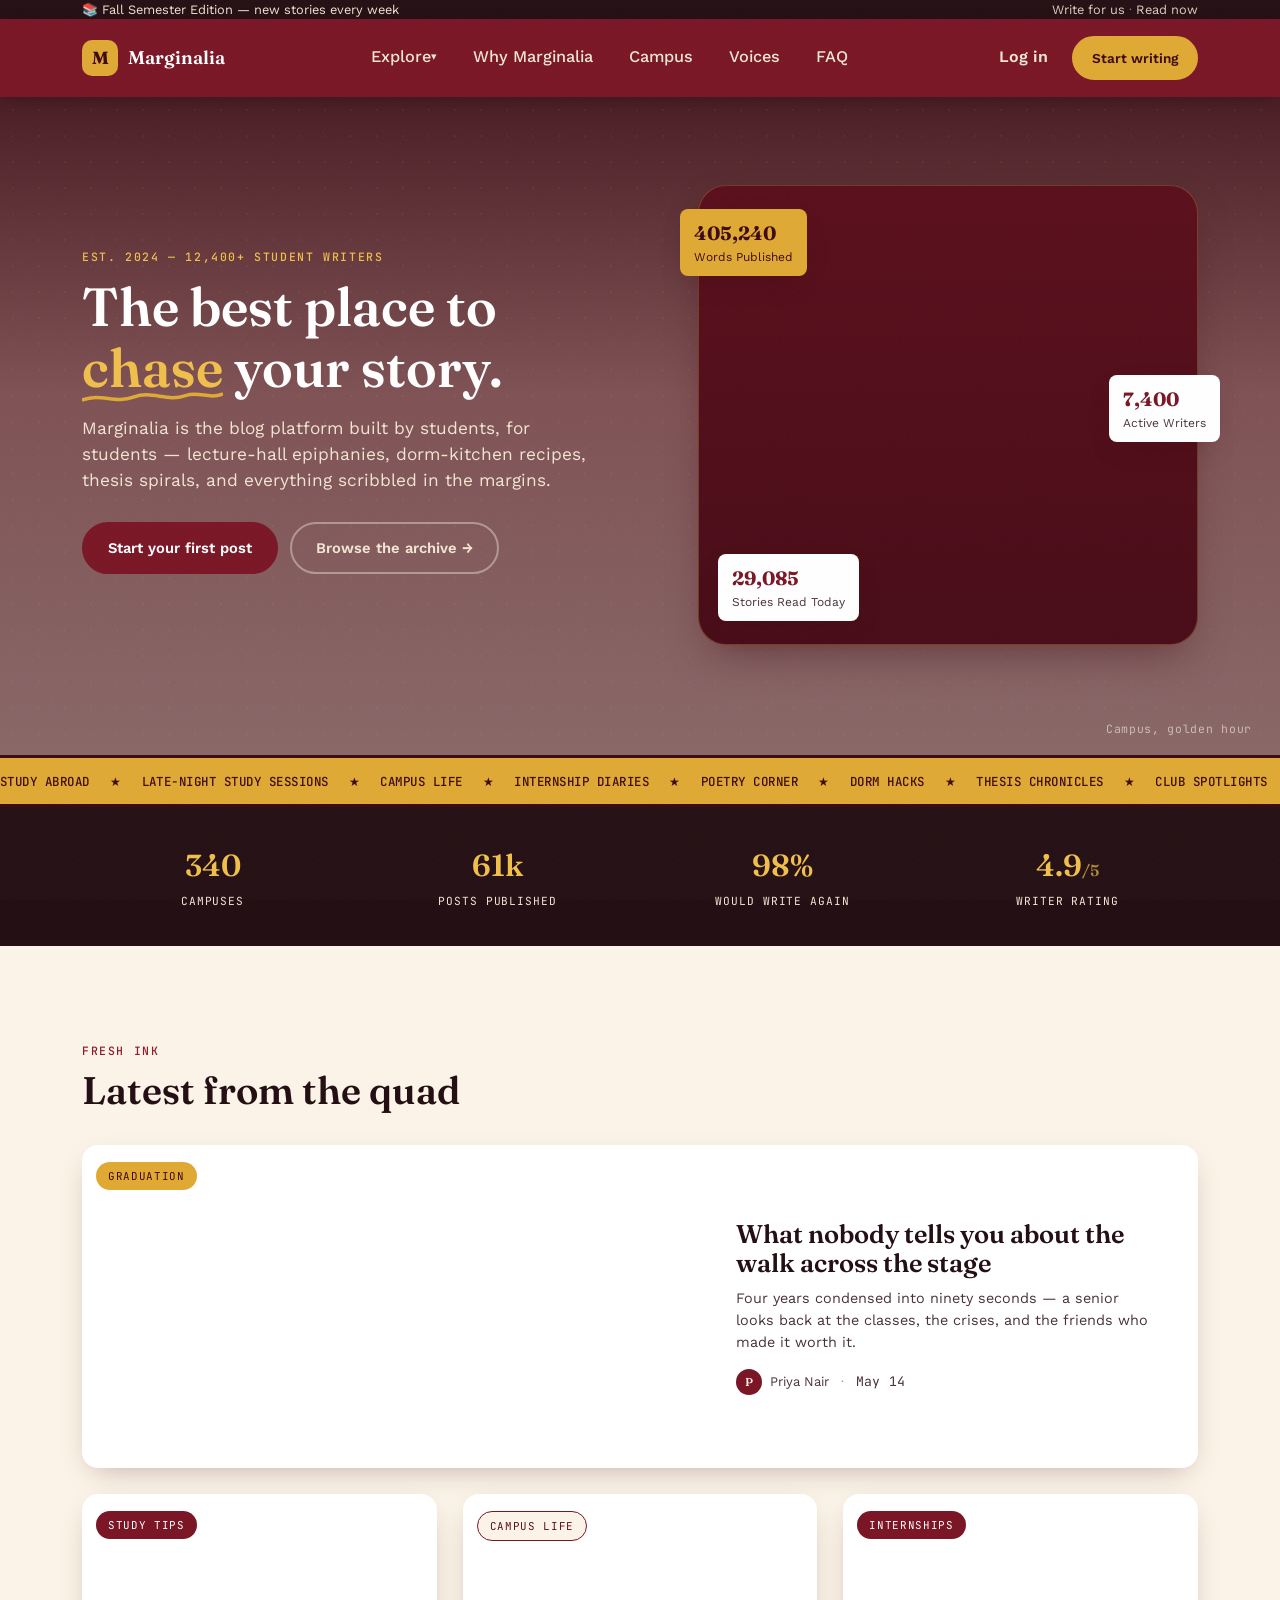
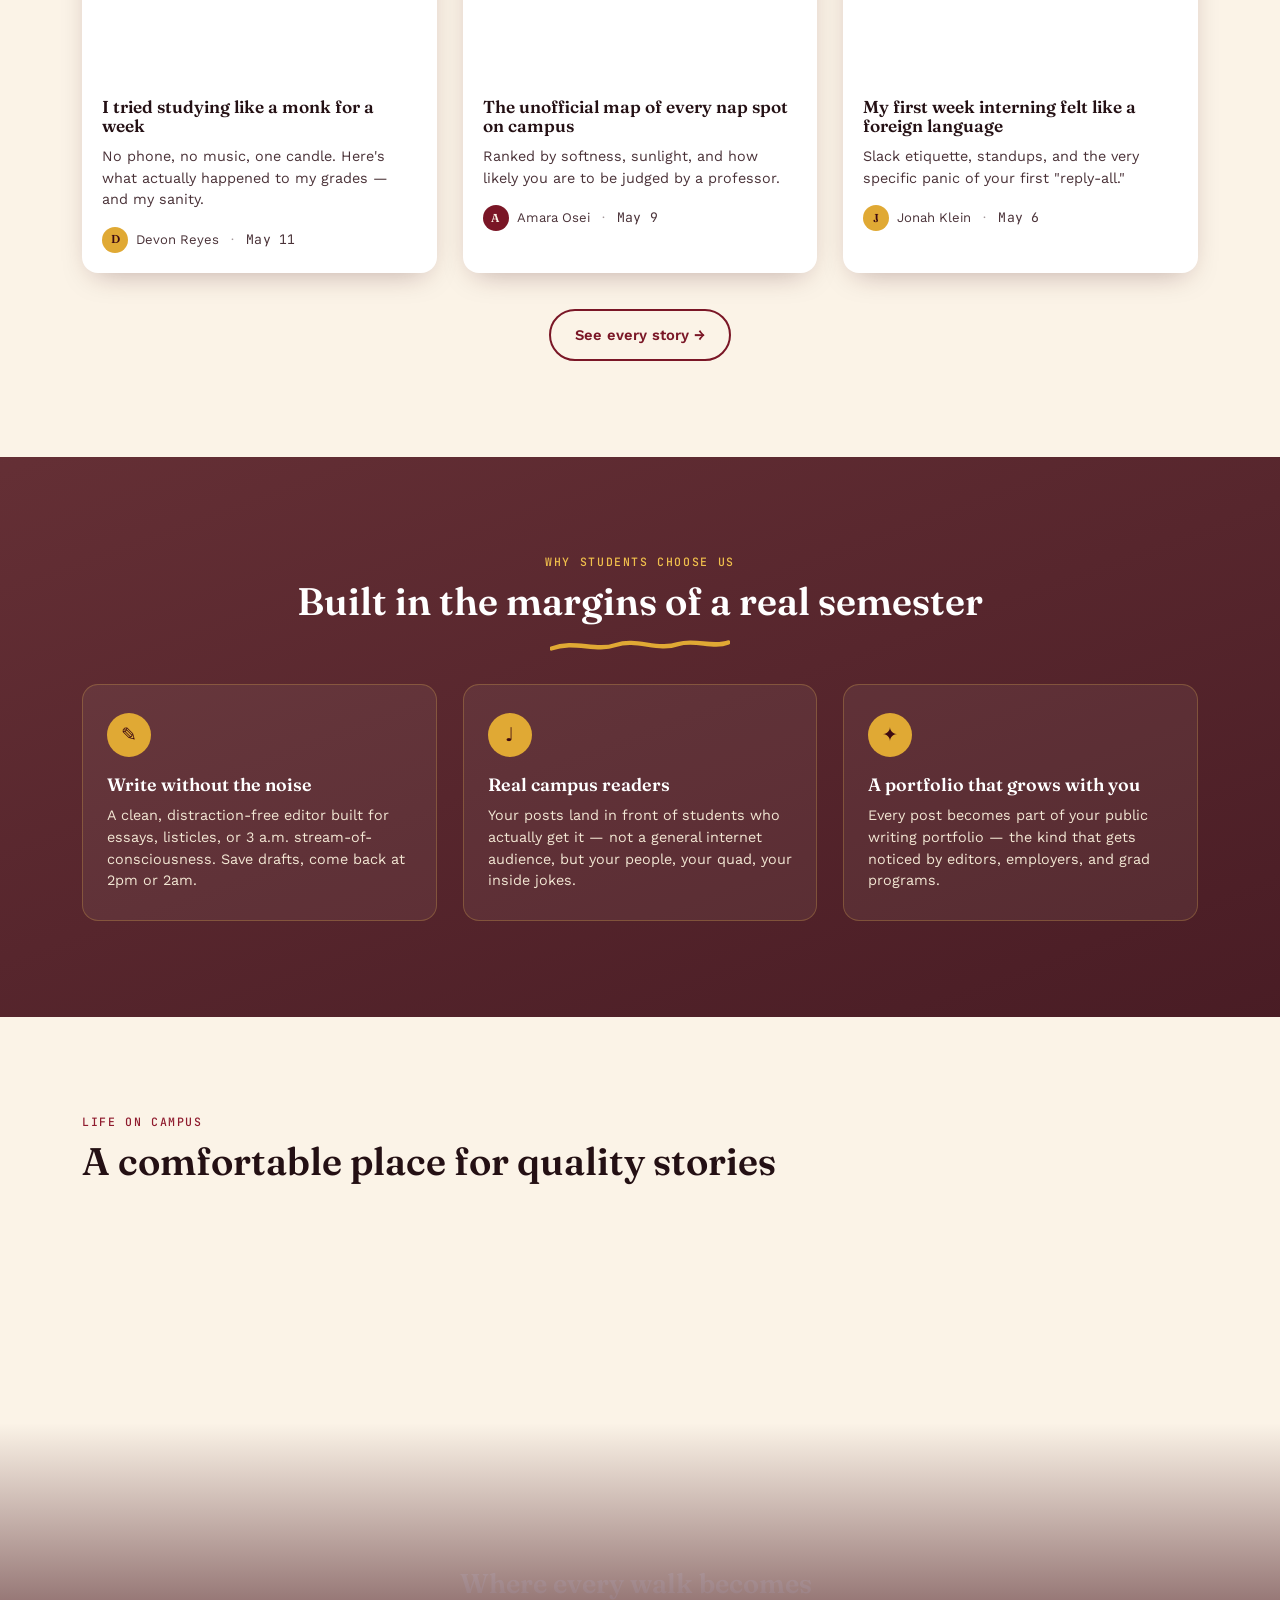
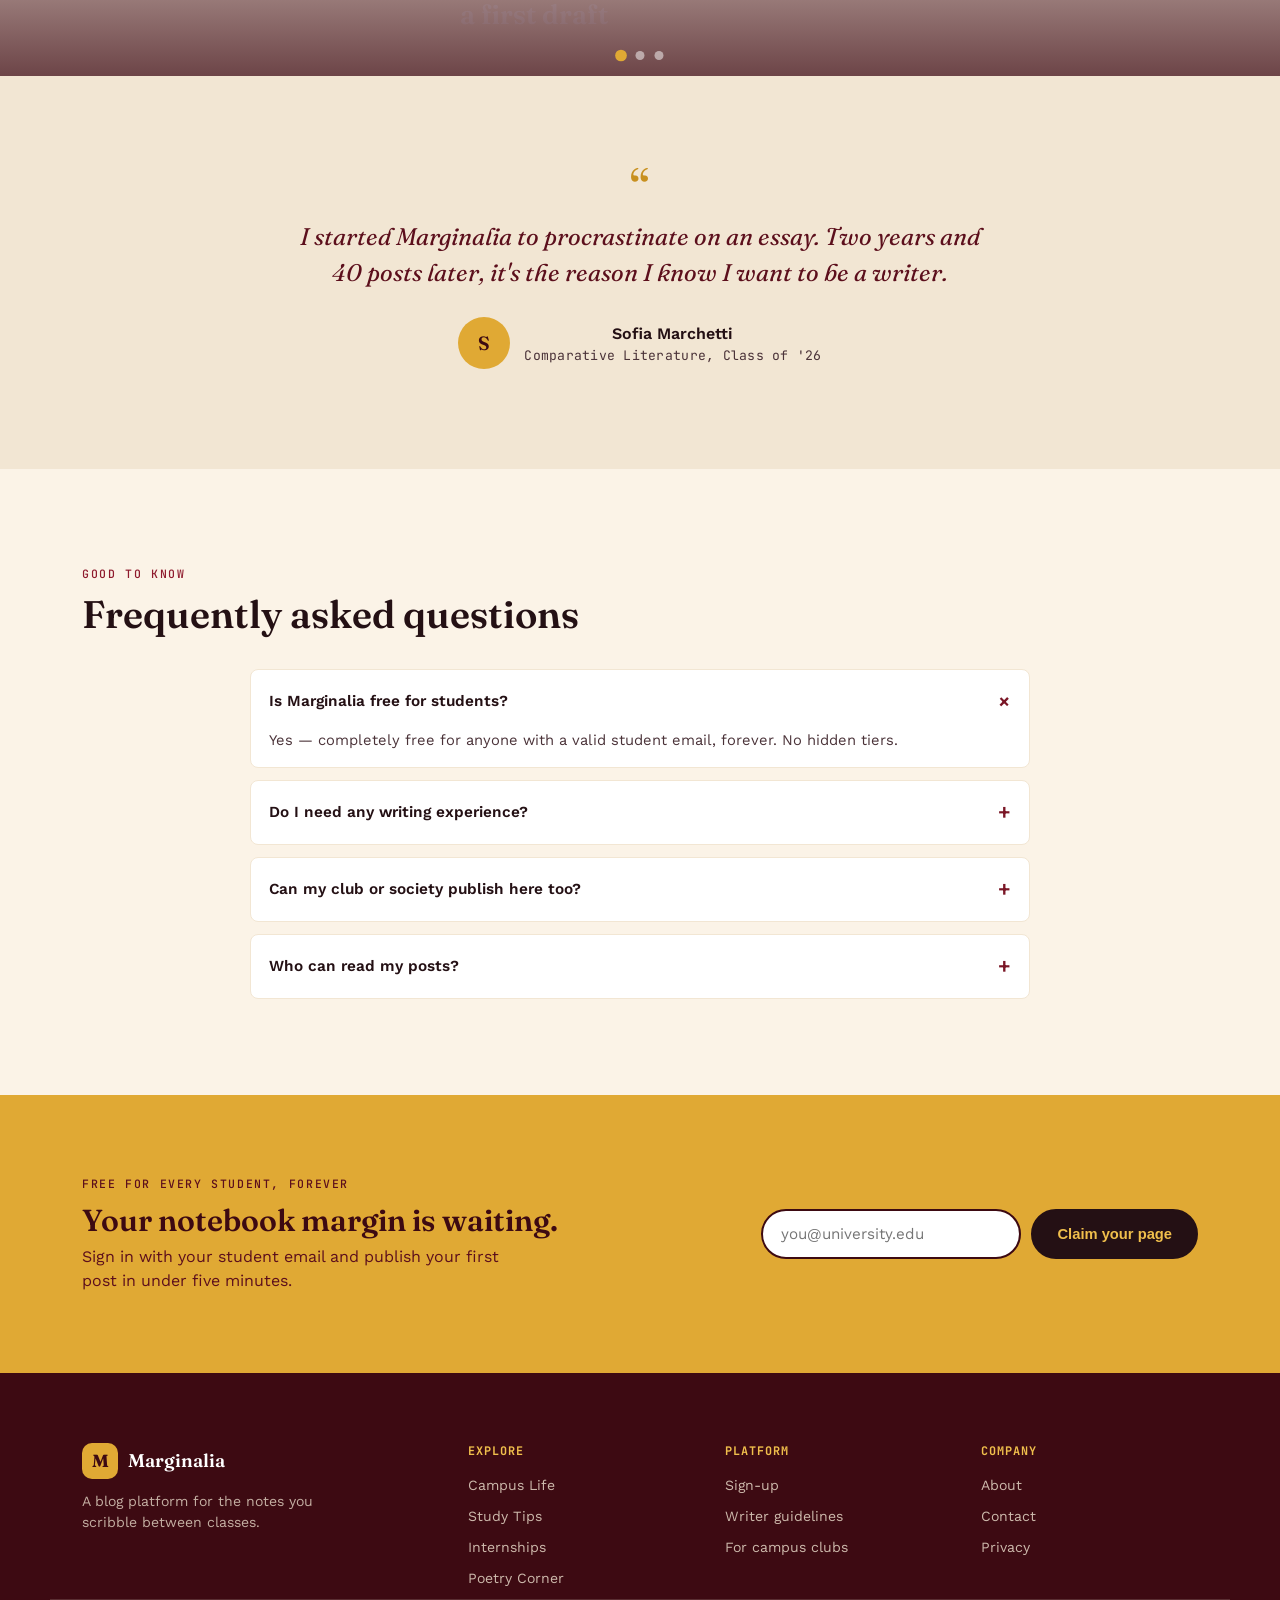
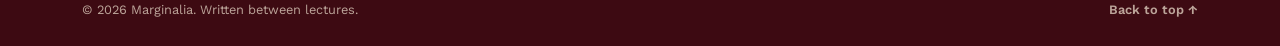
==== index.html @ bec51637 "Initial commit: Marginalia landing page" ====
<!DOCTYPE html>
<html lang="en">
<head>
<meta charset="UTF-8">
<meta name="viewport" content="width=device-width, initial-scale=1.0">
<title>Marginalia — Student Blog Platform</title>
<link rel="preconnect" href="https://fonts.googleapis.com">
<link rel="preconnect" href="https://fonts.gstatic.com" crossorigin>
<link href="https://fonts.googleapis.com/css2?family=Fraunces:ital,opsz,wght@0,9..144,300;0,9..144,500;0,9..144,600;0,9..144,700;1,9..144,500&family=Work+Sans:wght@400;500;600;700&family=JetBrains+Mono:wght@400;500&display=swap" rel="stylesheet">
<link rel="stylesheet" href="styles.css">
<style>
  /* ---------- Preloader (pure CSS: plays once on load, then fades and
       stops intercepting clicks — no JavaScript needed) ---------- */
  #preloader {
    position: fixed;
    inset: 0;
    z-index: 9999;
    display: flex;
    flex-direction: column;
    align-items: center;
    justify-content: center;
    gap: 14px;
    background: #3a0a14;
    animation: preloaderExit 700ms ease 2.1s forwards;
    pointer-events: auto;
  }

  @keyframes preloaderExit {
    0% { transform: translateY(0); opacity: 1; pointer-events: auto; }
    99% { pointer-events: auto; }
    100% { transform: translateY(-100%); opacity: 0; pointer-events: none; }
  }

  .preloader__mark {
    position: relative;
    font-family: 'Fraunces', serif;
    font-weight: 600;
    font-style: italic;
    font-size: clamp(2.75rem, 7vw, 4.75rem);
    line-height: 1;
    color: #F4E9DC;
    clip-path: circle(0% at 50% 45%);
    animation: preloaderInk 1.15s cubic-bezier(.4,0,.2,1) 0.15s forwards;
  }

  @keyframes preloaderInk {
    to { clip-path: circle(75% at 50% 45%); }
  }

  .preloader__rule {
    width: 150px;
    height: 16px;
    overflow: visible;
  }

  .preloader__rule path {
    fill: none;
    stroke: #C9A24B;
    stroke-width: 2.5;
    stroke-linecap: round;
    stroke-dasharray: 420;
    stroke-dashoffset: 420;
    animation: preloaderDraw 0.85s ease 1.1s forwards;
  }

  @keyframes preloaderDraw {
    to { stroke-dashoffset: 0; }
  }

  .preloader__caption {
    font-family: 'JetBrains Mono', monospace;
    font-size: 0.7rem;
    letter-spacing: 0.14em;
    text-transform: uppercase;
    color: rgba(244, 233, 220, 0.55);
    opacity: 0;
    animation: preloaderFade 0.6s ease 1.35s forwards;
  }

  @keyframes preloaderFade {
    to { opacity: 1; }
  }

  @media (prefers-reduced-motion: reduce) {
    #preloader,
    .preloader__mark,
    .preloader__rule path,
    .preloader__caption {
      animation: none !important;
    }
    #preloader { display: none; }
  }
</style>
</head>
<body>

<div id="preloader" role="status" aria-live="polite">
  <span class="preloader__mark">Marginalia</span>
  <svg class="preloader__rule" viewBox="0 0 300 20" preserveAspectRatio="none" aria-hidden="true">
    <path d="M2 14 C 40 4, 70 20, 110 10 C 150 0, 180 18, 220 8 C 250 1, 270 14, 298 6" />
  </svg>
  <span class="preloader__caption">gathering the margins…</span>
</div>

<div class="topbar">
  <div class="wrap topbar__inner">
    <span>📚 Fall Semester Edition — new stories every week</span>
    <span class="topbar__links"><a href="#join">Write for us</a><span class="dot">·</span><a href="#stories">Read now</a></span>
  </div>
</div>

<header class="masthead" id="top">
  <div class="wrap masthead__inner">
    <a href="#top" class="logo">
      <span class="logo__mark">M</span>
      <span class="logo__text">Marginalia</span>
    </a>

    <input type="checkbox" class="nav-check" id="navCheck">
    <label class="nav__toggle" for="navCheck" aria-label="Open menu">
      <span></span><span></span><span></span>
    </label>

    <nav class="nav" id="primaryNav" aria-label="Primary">
      <div class="nav__dropdown">
        <input type="checkbox" class="explore-check" id="exploreCheck">
        <label class="nav__dropdown-btn" for="exploreCheck">Explore <span class="caret">&#9662;</span></label>
        <div class="nav__dropdown-menu" id="exploreMenu">
          <a href="campus-life.html">Campus Life</a>
          <a href="study-tips.html">Study Tips</a>
          <a href="internships.html">Internships</a>
          <a href="poetry-corner.html">Poetry Corner</a>
        </div>
      </div>
      <a href="#why">Why Marginalia</a>
      <a href="#gallery">Campus</a>
      <a href="#voices">Voices</a>
      <a href="#faq">FAQ</a>
      <div class="nav__actions-mobile">
        <a href="login.html" class="link-btn">Log in</a>
        <a href="signup.html" class="btn btn--small">Start writing</a>
      </div>
    </nav>
    <label class="nav-scrim" for="navCheck" aria-hidden="true"></label>

    <div class="masthead__actions">
      <a href="login.html" class="link-btn">Log in</a>
      <a href="signup.html" class="btn btn--small">Start writing</a>
    </div>
  </div>
</header>

<section class="hero">
  <div class="wrap hero__inner">
    <div class="hero__copy">
      <p class="eyebrow">Est. 2024 — 12,400+ student writers</p>
      <h1 class="hero__title">
        The best place to
        <span class="underline-wrap">chase<svg class="squiggle" viewBox="0 0 300 20" preserveAspectRatio="none" aria-hidden="true"><path d="M2 14 C 40 4, 70 20, 110 10 C 150 0, 180 18, 220 8 C 250 1, 270 14, 298 6" /></svg></span>
        your story.
      </h1>
      <p class="hero__sub">Marginalia is the blog platform built by students, for students — lecture-hall epiphanies, dorm-kitchen recipes, thesis spirals, and everything scribbled in the margins.</p>
      <div class="hero__ctas">
        <a href="#join" class="btn">Start your first post</a>
        <a href="#stories" class="btn btn--ghost">Browse the archive &#8594;</a>
      </div>
    </div>

    <div class="hero__visual">
      <div class="photo-card photo-card--main" style="background-image:linear-gradient(180deg, rgba(58,10,20,0.05), rgba(58,10,20,0.6)), url('https://images.unsplash.com/photo-1775229106888-dca42d0c9f4f?auto=format&fit=crop&w=1000&q=80');">
        <span class="badge badge--pop1"><strong>405,240</strong>Words Published</span>
        <span class="badge badge--pop2"><strong>7,400</strong>Active Writers</span>
        <span class="badge badge--pop3"><strong>29,085</strong>Stories Read Today</span>
      </div>
    </div>
  </div>
  <span class="hero__credit">Campus, golden hour</span>
</section>

<div class="ticker">
  <div class="ticker__track">
    <span>Study Abroad</span><span>&#9733;</span><span>Late-Night Study Sessions</span><span>&#9733;</span><span>Campus Life</span><span>&#9733;</span><span>Internship Diaries</span><span>&#9733;</span><span>Poetry Corner</span><span>&#9733;</span><span>Dorm Hacks</span><span>&#9733;</span><span>Thesis Chronicles</span><span>&#9733;</span><span>Club Spotlights</span><span>&#9733;</span>
    <span>Study Abroad</span><span>&#9733;</span><span>Late-Night Study Sessions</span><span>&#9733;</span><span>Campus Life</span><span>&#9733;</span><span>Internship Diaries</span><span>&#9733;</span><span>Poetry Corner</span><span>&#9733;</span><span>Dorm Hacks</span><span>&#9733;</span><span>Thesis Chronicles</span><span>&#9733;</span><span>Club Spotlights</span><span>&#9733;</span>
  </div>
</div>

<section class="stats-band">
  <div class="wrap stats-band__inner">
    <div class="stat"><span class="stat__num">340</span><span class="stat__label">Campuses</span></div>
    <div class="stat"><span class="stat__num">61k</span><span class="stat__label">Posts Published</span></div>
    <div class="stat"><span class="stat__num">98%</span><span class="stat__label">Would Write Again</span></div>
    <div class="stat"><span class="stat__num">4.9<small>/5</small></span><span class="stat__label">Writer Rating</span></div>
  </div>
</section>

<section class="stories" id="stories">
  <div class="wrap">
    <div class="section-head">
      <p class="eyebrow">Fresh Ink</p>
      <h2>Latest from the quad</h2>
    </div>

    <div class="stories__grid">
      <article class="card card--feature">
        <div class="card__image" style="background-image:url('https://images.unsplash.com/photo-1729799959058-bda08177a84c?auto=format&fit=crop&w=1200&q=80');">
          <span class="category category--gold">Graduation</span>
        </div>
        <div class="card__body">
          <h3>What nobody tells you about the walk across the stage</h3>
          <p>Four years condensed into ninety seconds — a senior looks back at the classes, the crises, and the friends who made it worth it.</p>
          <div class="byline">
            <span class="byline__avatar">P</span>
            <span>Priya Nair</span><span class="dot">·</span><span class="mono">May 14</span>
          </div>
        </div>
      </article>

      <article class="card">
        <div class="card__image" style="background-image:url('https://images.unsplash.com/photo-1754607812143-12d421b1db11?auto=format&fit=crop&w=800&q=80');">
          <span class="category">Study Tips</span>
        </div>
        <div class="card__body">
          <h3>I tried studying like a monk for a week</h3>
          <p>No phone, no music, one candle. Here's what actually happened to my grades — and my sanity.</p>
          <div class="byline"><span class="byline__avatar byline__avatar--gold">D</span><span>Devon Reyes</span><span class="dot">·</span><span class="mono">May 11</span></div>
        </div>
      </article>

      <article class="card">
        <div class="card__image" style="background-image:url('https://images.unsplash.com/photo-1527891751199-7225231a68dd?auto=format&fit=crop&w=800&q=80');">
          <span class="category category--cream">Campus Life</span>
        </div>
        <div class="card__body">
          <h3>The unofficial map of every nap spot on campus</h3>
          <p>Ranked by softness, sunlight, and how likely you are to be judged by a professor.</p>
          <div class="byline"><span class="byline__avatar">A</span><span>Amara Osei</span><span class="dot">·</span><span class="mono">May 9</span></div>
        </div>
      </article>

      <article class="card">
        <div class="card__image" style="background-image:url('https://images.unsplash.com/photo-1643148636630-0b0fb138fc74?auto=format&fit=crop&w=800&q=80');">
          <span class="category">Internships</span>
        </div>
        <div class="card__body">
          <h3>My first week interning felt like a foreign language</h3>
          <p>Slack etiquette, standups, and the very specific panic of your first "reply-all."</p>
          <div class="byline"><span class="byline__avatar byline__avatar--gold">J</span><span>Jonah Klein</span><span class="dot">·</span><span class="mono">May 6</span></div>
        </div>
      </article>
    </div>

    <div class="stories__more">
      <a href="#" class="btn btn--ghost">See every story &#8594;</a>
    </div>
  </div>
</section>

<section class="why" id="why">
  <div class="wrap">
    <div class="section-head section-head--center section-head--light">
      <p class="eyebrow eyebrow--light">Why students choose us</p>
      <h2>Built in the margins of a real semester<svg class="squiggle squiggle--center" viewBox="0 0 260 16" preserveAspectRatio="none" aria-hidden="true"><path d="M2 12 C 35 2, 65 16, 95 8 C 125 0, 155 15, 185 7 C 210 1, 235 12, 258 5" /></svg></h2>
    </div>

    <div class="why__grid">
      <div class="why__card">
        <div class="why__icon">&#9998;</div>
        <h3>Write without the noise</h3>
        <p>A clean, distraction-free editor built for essays, listicles, or 3 a.m. stream-of-consciousness. Save drafts, come back at 2pm or 2am.</p>
      </div>
      <div class="why__card">
        <div class="why__icon">&#9833;</div>
        <h3>Real campus readers</h3>
        <p>Your posts land in front of students who actually get it — not a general internet audience, but your people, your quad, your inside jokes.</p>
      </div>
      <div class="why__card">
        <div class="why__icon">&#10022;</div>
        <h3>A portfolio that grows with you</h3>
        <p>Every post becomes part of your public writing portfolio — the kind that gets noticed by editors, employers, and grad programs.</p>
      </div>
    </div>
  </div>
</section>

<section class="gallery" id="gallery">
  <div class="wrap">
    <div class="section-head">
      <p class="eyebrow">Life on Campus</p>
      <h2>A comfortable place for quality stories</h2>
    </div>
  </div>

  <div class="carousel">
    <input type="radio" name="slide" id="slide1" class="carousel__radio" checked>
    <input type="radio" name="slide" id="slide2" class="carousel__radio">
    <input type="radio" name="slide" id="slide3" class="carousel__radio">

    <div class="carousel__track">
      <div class="carousel__slide" style="background-image:url('https://images.unsplash.com/photo-1729799959058-bda08177a84c?auto=format&fit=crop&w=1400&q=80');">
        <div class="wrap carousel__caption"><h3>Where every walk becomes a first draft</h3></div>
      </div>
      <div class="carousel__slide" style="background-image:url('https://images.unsplash.com/photo-1754607812143-12d421b1db11?auto=format&fit=crop&w=1400&q=80');">
        <div class="wrap carousel__caption"><h3>Lecture halls full of half-written headlines</h3></div>
      </div>
      <div class="carousel__slide" style="background-image:url('https://images.unsplash.com/photo-1775229106888-dca42d0c9f4f?auto=format&fit=crop&w=1400&q=80');">
        <div class="wrap carousel__caption"><h3>The library — still the best writers' room</h3></div>
      </div>
    </div>

    <div class="carousel__dots">
      <label for="slide1" class="carousel__dot" aria-label="Slide 1"></label>
      <label for="slide2" class="carousel__dot" aria-label="Slide 2"></label>
      <label for="slide3" class="carousel__dot" aria-label="Slide 3"></label>
    </div>
  </div>
</section>

<section class="quote-section" id="voices">
  <div class="wrap quote-section__inner">
    <span class="quote-mark" aria-hidden="true">&#8220;</span>
    <p class="quote-text">I started Marginalia to procrastinate on an essay. Two years and 40 posts later, it's the reason I know I want to be a writer.</p>
    <div class="quote-attrib">
      <span class="byline__avatar byline__avatar--lg byline__avatar--gold">S</span>
      <div>
        <p class="quote-name">Sofia Marchetti</p>
        <p class="mono quote-role">Comparative Literature, Class of '26</p>
      </div>
    </div>
  </div>
</section>

<section class="faq" id="faq">
  <div class="wrap">
    <div class="section-head">
      <p class="eyebrow">Good to know</p>
      <h2>Frequently asked questions</h2>
    </div>
    <div class="faq__list">
      <details class="faq__item" open>
        <summary>Is Marginalia free for students?</summary>
        <p>Yes — completely free for anyone with a valid student email, forever. No hidden tiers.</p>
      </details>
      <details class="faq__item">
        <summary>Do I need any writing experience?</summary>
        <p>Not at all. Half our most-read writers published their very first piece of writing here.</p>
      </details>
      <details class="faq__item">
        <summary>Can my club or society publish here too?</summary>
        <p>Absolutely — clubs get a shared page where every member can contribute posts under one banner.</p>
      </details>
      <details class="faq__item">
        <summary>Who can read my posts?</summary>
        <p>You choose: publish campus-only, or make it public to the entire Marginalia network.</p>
      </details>
    </div>
  </div>
</section>

<section class="cta" id="join">
  <div class="wrap cta__inner">
    <div>
      <p class="eyebrow eyebrow--dark">Free for every student, forever</p>
      <h2>Your notebook margin is waiting.</h2>
      <p class="cta__sub">Sign in with your student email and publish your first post in under five minutes.</p>
    </div>
    <form class="cta__form">
      <input type="email" placeholder="you@university.edu" aria-label="Student email" required>
      <button type="submit" class="btn btn--dark">Claim your page</button>
    </form>
  </div>
</section>

<footer class="footer">
  <div class="wrap footer__inner">
    <div class="footer__brand">
      <a href="#top" class="logo logo--footer">
        <span class="logo__mark">M</span>
        <span class="logo__text">Marginalia</span>
      </a>
      <p>A blog platform for the notes you scribble between classes.</p>
    </div>
    <div class="footer__col">
      <h4>Explore</h4>
      <a href="campus-life.html">Campus Life</a>
      <a href="study-tips.html">Study Tips</a>
      <a href="internships.html">Internships</a>
      <a href="poetry-corner.html">Poetry Corner</a>
    </div>
    <div class="footer__col">
      <h4>Platform</h4>
      <a href="signup.html">Sign-up</a>
      <a href="#">Writer guidelines</a>
      <a href="#">For campus clubs</a>
    </div>
    <div class="footer__col">
      <h4>Company</h4>
      <a href="about.html">About</a>
      <a href="contact.html">Contact</a>
      <a href="privacy.html">Privacy</a>
    </div>
  </div>
  <div class="wrap footer__bottom">
    <p>© 2026 Marginalia. Written between lectures.</p>
    <a href="#top" class="back-to-top">Back to top &#8593;</a>
  </div>
</footer>

</body>
</html>
---- styles.css ----
/* ==========================================================================
   MARGINALIA — Student Blog Platform
   Mobile-first stylesheet. Base rules = mobile. Then layer up for
   tablet (min-width: 700px) and desktop (min-width: 980px).
   Palette: maroon + gold + cream + white, only
   ========================================================================== */

:root {
  /* Color tokens */
  --maroon-900: #3d0a12;
  --maroon-800: #5c0f1c;
  --maroon-700: #7a1626;
  --maroon-600: #8f1b2e;
  --maroon-500: #a8283b;
  --gold-600: #c8901f;
  --gold-500: #e0a934;
  --gold-400: #f0bf4c;
  --cream: #fbf3e7;
  --cream-dark: #f2e6d3;
  --ink: #241014;
  --ink-soft: #4a3238; /* darkened slightly from original for better contrast on cream */
  --white: #ffffff;

  /* Type */
  --font-display: "Fraunces", Georgia, serif;
  --font-body: "Work Sans", -apple-system, sans-serif;
  --font-mono: "JetBrains Mono", monospace;

  /* Layout */
  --wrap: 1180px;
  --radius-sm: 8px;
  --radius-md: 16px;
  --radius-lg: 28px;
  --shadow-card: 0 10px 30px -12px rgba(61, 10, 18, 0.35);
  --shadow-float: 0 18px 40px -14px rgba(61, 10, 18, 0.5);
  --transition: 220ms cubic-bezier(.4,0,.2,1);
}

/* ============ RESET ============ */
* { margin: 0; padding: 0; box-sizing: border-box; }

html { scroll-behavior: smooth; }

body {
  font-family: var(--font-body);
  color: var(--ink);
  background: var(--cream);
  line-height: 1.5;
  -webkit-font-smoothing: antialiased;
  position: relative;
}

/* faint paper grain across the whole page */
body::before {
  content: "";
  position: fixed;
  inset: 0;
  z-index: 9999;
  pointer-events: none;
  opacity: 0.035;
  background-image: url("data:image/svg+xml,%3Csvg xmlns='http://www.w3.org/2000/svg' width='120' height='120'%3E%3Cfilter id='n'%3E%3CfeTurbulence type='fractalNoise' baseFrequency='0.9' numOctaves='2' stitchTiles='stitch'/%3E%3C/filter%3E%3Crect width='100%25' height='100%25' filter='url(%23n)'/%3E%3C/svg%3E");
}

img { max-width: 100%; display: block; }
a { color: inherit; text-decoration: none; }
ul { list-style: none; }

.wrap {
  max-width: var(--wrap);
  margin: 0 auto;
  padding: 0 20px;
}

h1, h2, h3 { font-family: var(--font-display); font-weight: 600; line-height: 1.14; }

.mono { font-family: var(--font-mono); font-size: 0.82rem; letter-spacing: 0.02em; }

.dot { opacity: 0.5; margin: 0 4px; }

/* ============ FOCUS STATES (accessibility) ============ */
a:focus-visible, button:focus-visible, input:focus-visible, summary:focus-visible, label:focus-visible {
  outline: 3px solid var(--gold-500);
  outline-offset: 3px;
}

/* ============ BUTTONS ============ */
.btn {
  display: inline-flex;
  align-items: center;
  gap: 8px;
  padding: 13px 24px;
  border-radius: 999px;
  background: var(--maroon-700);
  color: var(--white);
  font-weight: 600;
  font-size: 0.92rem;
  border: 2px solid var(--maroon-700);
  cursor: pointer;
  transition: transform var(--transition), box-shadow var(--transition), background var(--transition);
}
.btn:hover { background: var(--maroon-600); transform: translateY(-2px); box-shadow: var(--shadow-card); }
.btn--small { padding: 10px 18px; font-size: 0.85rem; }
.btn--ghost { background: transparent; color: var(--maroon-700); border-color: var(--maroon-700); }
.btn--ghost:hover { background: var(--maroon-700); color: var(--white); }
.btn--dark { background: var(--ink); border-color: var(--ink); color: var(--gold-400); }
.btn--dark:hover { background: #000; }
.btn--full { width: 100%; justify-content: center; }

.link-btn {
  font-weight: 600;
  padding: 10px 6px;
  border-bottom: 2px solid transparent;
  transition: border-color var(--transition);
}
.link-btn:hover { border-color: var(--maroon-700); }

/* ============ EYEBROW / LABELS ============ */
.eyebrow {
  font-family: var(--font-mono);
  text-transform: uppercase;
  letter-spacing: 0.14em;
  font-size: 0.72rem;
  color: var(--maroon-600);
  font-weight: 500;
  margin-bottom: 10px;
}
.eyebrow--light { color: var(--gold-400); }
.eyebrow--dark { color: var(--maroon-800); }

/* ============ SIGNATURE UNDERLINE ============ */
.underline-wrap { position: relative; display: inline-block; color: var(--maroon-700); }
.squiggle {
  position: absolute;
  left: 0; bottom: -6px;
  width: 100%; height: 14px;
  fill: none;
  stroke: var(--gold-500);
  stroke-width: 5;
  stroke-linecap: round;
}
.squiggle--center { position: static; display: block; width: 180px; height: 14px; margin: 14px auto 0; }
.section-head--center .squiggle--center { margin-left: auto; margin-right: auto; }

/* ============ TOPBAR ============ */
.topbar { background: var(--ink); color: var(--cream-dark); font-size: 0.72rem; }
.topbar__inner {
  display: flex; flex-direction: column; gap: 4px;
  padding: 8px 20px;
}
.topbar__links a { opacity: 0.9; transition: opacity var(--transition); }
.topbar__links a:hover { opacity: 1; color: var(--gold-400); }

/* ============ MASTHEAD / NAV (mobile base) ============ */
.masthead {
  background: var(--maroon-700);
  position: sticky; top: 0; z-index: 50;
  box-shadow: 0 4px 18px -6px rgba(0,0,0,0.35);
}
.masthead__inner {
  display: flex; align-items: center; justify-content: space-between;
  padding: 14px 20px;
  position: relative;
}
.logo { display: flex; align-items: center; gap: 10px; }
.logo__mark {
  width: 36px; height: 36px;
  display: flex; align-items: center; justify-content: center;
  background: var(--gold-500);
  color: var(--maroon-900);
  font-family: var(--font-display);
  font-weight: 700;
  border-radius: 10px;
  font-size: 1.1rem;
}
.logo__text { font-family: var(--font-display); font-weight: 600; font-size: 1.15rem; color: var(--white); }

/* Hamburger toggle & mobile dropdown — pure CSS, driven by hidden checkboxes.
   .nav-check and .explore-check are <input type="checkbox"> elements placed
   right before the element they control, so the "~" sibling selector can
   react to :checked without any JavaScript. */
.nav-check, .explore-check { display: none; }

.nav__toggle {
  display: flex;
  flex-direction: column;
  justify-content: center;
  gap: 5px;
  width: 40px; height: 40px;
  cursor: pointer;
  padding: 8px;
}
.nav__toggle span {
  display: block;
  width: 100%; height: 2px;
  background: var(--cream);
  border-radius: 2px;
  transition: transform var(--transition), opacity var(--transition);
}
.nav-check:checked ~ .nav__toggle span:nth-child(1) { transform: translateY(7px) rotate(45deg); }
.nav-check:checked ~ .nav__toggle span:nth-child(2) { opacity: 0; }
.nav-check:checked ~ .nav__toggle span:nth-child(3) { transform: translateY(-7px) rotate(-45deg); }

/* Mobile nav panel: hidden off-canvas by default, slides in as a full-width drawer */
.nav {
  position: fixed;
  top: 0; right: 0;
  width: min(84vw, 340px);
  height: 100vh;
  background: var(--maroon-800);
  display: flex;
  flex-direction: column;
  gap: 4px;
  padding: 90px 24px 32px;
  transform: translateX(100%);
  transition: transform var(--transition);
  z-index: 40;
  overflow-y: auto;
}
.nav-check:checked ~ .nav { transform: translateX(0); }

/* Full-screen scrim behind the drawer — also a label for the same checkbox,
   so tapping outside the menu closes it without any script. */
.nav-scrim {
  display: none;
  position: fixed; inset: 0;
  background: rgba(36,16,20,0.4);
  z-index: 35;
}
.nav-check:checked ~ .nav-scrim { display: block; }

.nav > a, .nav__dropdown-btn {
  color: var(--cream-dark);
  font-weight: 500; font-size: 1.02rem;
  padding: 12px 4px;
  border-bottom: 1px solid rgba(251,243,231,0.12);
  transition: color var(--transition);
  background: none; border-left: none; border-right: none; border-top: none;
  text-align: left;
  width: 100%;
  display: flex; align-items: center; justify-content: space-between;
  font-family: var(--font-body);
  cursor: pointer;
}
.nav > a:hover, .nav__dropdown-btn:hover { color: var(--white); }

.nav__dropdown { display: flex; flex-direction: column; }
.caret { font-size: 0.7rem; transition: transform var(--transition); }
.explore-check:checked ~ .nav__dropdown-btn .caret { transform: rotate(180deg); }

.nav__dropdown-menu {
  max-height: 0;
  overflow: hidden;
  transition: max-height var(--transition);
}
.explore-check:checked ~ .nav__dropdown-menu { max-height: 240px; }
.nav__dropdown-menu a {
  display: block; padding: 11px 10px 11px 18px;
  color: var(--cream-dark); font-size: 0.94rem;
  border-bottom: 1px solid rgba(251,243,231,0.08);
  transition: color var(--transition);
}
.nav__dropdown-menu a:hover { color: var(--gold-400); }

.nav__actions-mobile {
  display: flex; flex-direction: column; gap: 12px;
  margin-top: 20px;
  padding-top: 20px;
  border-top: 1px solid rgba(251,243,231,0.15);
}
.nav__actions-mobile .link-btn { color: var(--cream-dark); text-align: center; }
.nav__actions-mobile .btn { justify-content: center; background: var(--gold-500); color: var(--maroon-900); border-color: var(--gold-500); }

/* Desktop-only action buttons in the masthead — hidden on mobile, shown at desktop breakpoint */
.masthead__actions { display: none; }

/* ============ HERO ============ */
.hero {
  background:
    linear-gradient(180deg, rgba(58,10,18,0.92) 0%, rgba(74,13,22,0.7) 45%, rgba(61,10,18,0.6) 100%),
    url('https://images.unsplash.com/photo-1576485976138-6c3cff620ae8?auto=format&fit=crop&w=1800&q=80') center/cover no-repeat;
  padding: 52px 0 64px;
  position: relative;
  overflow: hidden;
}
.hero::before {
  content: "";
  position: absolute; inset: 0;
  background-image: radial-gradient(circle, rgba(240,191,76,0.16) 1.5px, transparent 1.5px);
  background-size: 26px 26px;
  opacity: 0.4;
  pointer-events: none;
}
.hero__inner {
  display: flex;
  flex-direction: column;
  gap: 40px;
  position: relative;
}
.hero__copy .eyebrow { color: var(--gold-400); }
.hero__title {
  font-size: clamp(2rem, 8vw, 2.6rem);
  color: var(--white);
  margin-bottom: 18px;
}
.hero__title .underline-wrap { color: var(--gold-400); }
.hero__sub {
  color: var(--cream-dark);
  font-size: 1rem;
  max-width: 46ch;
  margin-bottom: 28px;
}
.hero__ctas { display: flex; flex-direction: column; gap: 12px; margin-bottom: 8px; }
.hero__ctas .btn { justify-content: center; }
.hero__ctas .btn--ghost { color: var(--cream-dark); border-color: rgba(251,243,231,0.4); }
.hero__ctas .btn--ghost:hover { background: rgba(251,243,231,0.12); color: var(--white); border-color: var(--gold-400); }

.hero__visual { position: relative; }
.photo-card {
  border-radius: var(--radius-lg);
  background-size: cover;
  background-position: center;
  background-color: var(--maroon-800);
  box-shadow: var(--shadow-float);
  border: 1px solid rgba(240,191,76,0.25);
}
.photo-card--main { height: auto; min-height: 260px; padding: 20px; display: flex; flex-direction: column; justify-content: flex-end; gap: 10px; }

.hero__credit { display: none; }

.badge {
  position: static;
  display: inline-flex; flex-direction: column;
  background: var(--white);
  border-radius: var(--radius-sm);
  padding: 10px 14px;
  box-shadow: var(--shadow-card);
  font-size: 0.75rem;
  color: var(--ink-soft);
  margin-bottom: 0;
}
.badge strong { font-family: var(--font-display); font-size: 1.2rem; color: var(--maroon-700); }
.badge--pop1 { background: var(--gold-500); color: var(--maroon-900); }
.badge--pop1 strong { color: var(--maroon-900); }

@keyframes float {
  0%, 100% { transform: translateY(0); }
  50% { transform: translateY(-10px); }
}

/* ============ TICKER (marquee) ============ */
.ticker {
  background: var(--gold-500);
  overflow: hidden;
  padding: 11px 0;
  white-space: nowrap;
  border-top: 3px solid var(--maroon-900);
  border-bottom: 3px solid var(--maroon-900);
}
.ticker__track {
  display: inline-flex;
  gap: 20px;
  animation: scroll-left 26s linear infinite;
}
.ticker__track span {
  font-family: var(--font-mono);
  font-weight: 500;
  font-size: 0.78rem;
  color: var(--maroon-900);
  text-transform: uppercase;
  letter-spacing: 0.04em;
}
@keyframes scroll-left {
  from { transform: translateX(0); }
  to { transform: translateX(-50%); }
}
@media (prefers-reduced-motion: reduce) {
  .ticker__track, .badge { animation: none; }
}

/* ============ STATS BAND ============ */
.stats-band { background: var(--ink); padding: 36px 0; }
.stats-band__inner {
  display: grid;
  grid-template-columns: repeat(2, 1fr);
  gap: 24px;
  text-align: center;
}
.stat { display: flex; flex-direction: column; gap: 4px; }
.stat__num { font-family: var(--font-display); font-size: 1.9rem; font-weight: 600; color: var(--gold-400); }
.stat__num small { font-size: 1rem; opacity: 0.7; }
.stat__label { font-family: var(--font-mono); font-size: 0.7rem; text-transform: uppercase; letter-spacing: 0.08em; color: var(--cream-dark); }

/* ============ SECTION HEAD ============ */
.section-head { margin-bottom: 32px; }
.section-head--center { text-align: center; }
.section-head h2 { font-size: clamp(1.5rem, 6vw, 1.9rem); color: var(--ink); }
.section-head--light h2 { color: var(--white); }

/* ============ STORIES / CARDS ============ */
.stories { padding: 56px 0; }
.stories__grid {
  display: grid;
  grid-template-columns: 1fr;
  gap: 22px;
}
.card {
  background: var(--white);
  border-radius: var(--radius-md);
  overflow: hidden;
  box-shadow: var(--shadow-card);
  border-top: 3px solid transparent;
  transition: transform var(--transition), box-shadow var(--transition), border-color var(--transition);
  display: flex; flex-direction: column;
}
.card:hover { transform: translateY(-6px); box-shadow: var(--shadow-float); border-top-color: var(--gold-500); }
.card--feature { flex-direction: column; }
.card--feature .card__image { min-height: 200px; }
.card--feature .card__body { padding: 26px; }
.card--feature h3 { font-size: 1.3rem; }

.card__image {
  height: 180px;
  background-size: cover;
  background-position: center;
  position: relative;
}
.category {
  position: absolute; top: 14px; left: 14px;
  background: var(--maroon-700);
  color: var(--white);
  font-family: var(--font-mono);
  font-size: 0.68rem;
  text-transform: uppercase;
  letter-spacing: 0.06em;
  padding: 6px 12px;
  border-radius: 999px;
}
.category--gold { background: var(--gold-500); color: var(--maroon-900); }
.category--cream { background: var(--cream); color: var(--maroon-800); border: 1px solid var(--maroon-700); }

.card__body { padding: 20px; }
.card__body h3 { font-size: 1.08rem; margin-bottom: 10px; color: var(--ink); }
.card__body p { color: var(--ink-soft); font-size: 0.9rem; margin-bottom: 16px; }

.byline { display: flex; align-items: center; gap: 8px; font-size: 0.82rem; color: var(--ink-soft); flex-wrap: wrap; }
.byline__avatar {
  width: 26px; height: 26px; border-radius: 50%;
  background: var(--maroon-700);
  color: var(--cream);
  display: flex; align-items: center; justify-content: center;
  font-family: var(--font-display);
  font-weight: 600;
  font-size: 0.72rem;
  flex-shrink: 0;
}
.byline__avatar--gold { background: var(--gold-500); color: var(--maroon-900); }
.byline__avatar--lg { width: 52px; height: 52px; font-size: 1.2rem; }

.stories__more { text-align: center; margin-top: 36px; }

/* ============ WHY SECTION ============ */
.why {
  background:
    linear-gradient(160deg, rgba(74,13,22,0.85), rgba(58,10,20,0.92)),
    url('https://images.unsplash.com/photo-1676278746065-487aa8848410?auto=format&fit=crop&w=1800&q=80') center/cover no-repeat;
  padding: 56px 0;
  position: relative;
}
.why__grid {
  display: grid;
  grid-template-columns: 1fr;
  gap: 20px;
}
.why__card {
  background: rgba(251,243,231,0.06);
  border: 1px solid rgba(240,191,76,0.25);
  border-radius: var(--radius-md);
  padding: 28px 24px;
  transition: transform var(--transition), background var(--transition);
}
.why__card:hover { transform: translateY(-6px); background: rgba(251,243,231,0.1); }
.why__icon {
  width: 44px; height: 44px;
  display: flex; align-items: center; justify-content: center;
  background: var(--gold-500);
  color: var(--maroon-900);
  border-radius: 50%;
  font-size: 1.2rem;
  margin-bottom: 18px;
}
.why__card h3 { color: var(--white); font-size: 1.12rem; margin-bottom: 10px; }
.why__card p { color: var(--cream-dark); font-size: 0.9rem; }

/* ============ GALLERY / CSS-ONLY CAROUSEL ============ */
.gallery { padding: 56px 0 0; }
.gallery .wrap { margin-bottom: 0; }
.carousel { position: relative; overflow: hidden; }
.carousel__radio { display: none; }
.carousel__track {
  display: flex;
  width: 300%;
  transition: transform 600ms cubic-bezier(.65,0,.35,1);
}
.carousel__slide {
  width: 33.3333%;
  height: 300px;
  background-size: cover;
  background-position: center;
  display: flex; align-items: flex-end;
  position: relative;
}
.carousel__slide::after {
  content: "";
  position: absolute; inset: 0;
  background: linear-gradient(0deg, rgba(61,10,18,0.75), transparent 55%);
}
.carousel__caption { position: relative; padding-bottom: 30px; }
.carousel__caption h3 { color: var(--white); font-size: 1.3rem; max-width: 20ch; }

#slide1:checked ~ .carousel__track { transform: translateX(0%); }
#slide2:checked ~ .carousel__track { transform: translateX(-33.3333%); }
#slide3:checked ~ .carousel__track { transform: translateX(-66.6666%); }

.carousel__dots {
  position: absolute; bottom: 16px; left: 50%; transform: translateX(-50%);
  display: flex; gap: 10px; z-index: 5;
}
.carousel__dot {
  width: 9px; height: 9px; border-radius: 50%;
  background: rgba(255,255,255,0.5);
  cursor: pointer;
  transition: background var(--transition), transform var(--transition);
  display: block;
}
.carousel__dot:hover { background: rgba(255,255,255,0.8); }
#slide1:checked ~ .carousel__dots label[for="slide1"],
#slide2:checked ~ .carousel__dots label[for="slide2"],
#slide3:checked ~ .carousel__dots label[for="slide3"] {
  background: var(--gold-500); transform: scale(1.3);
}

/* ============ QUOTE ============ */
.quote-section { background: var(--cream-dark); padding: 60px 0; }
.quote-section__inner { max-width: 760px; margin: 0 auto; text-align: center; }
.quote-mark { font-family: var(--font-display); font-size: 3.2rem; color: var(--gold-600); line-height: 0.5; display: block; margin-bottom: 18px; }
.quote-text {
  font-family: var(--font-display);
  font-size: clamp(1.15rem, 5vw, 1.5rem);
  font-style: italic;
  color: var(--maroon-800);
  margin-bottom: 26px;
}
.quote-attrib { display: flex; align-items: center; justify-content: center; gap: 14px; }
.quote-name { font-weight: 600; }
.quote-role { color: var(--ink-soft); }

/* ============ FAQ ============ */
.faq { padding: 56px 0; }
.faq__list { display: flex; flex-direction: column; gap: 12px; max-width: 780px; margin: 0 auto; }
.faq__item {
  background: var(--white);
  border: 1px solid var(--cream-dark);
  border-radius: var(--radius-sm);
  padding: 16px 18px;
}
.faq__item summary {
  cursor: pointer;
  font-weight: 600;
  font-size: 0.96rem;
  list-style: none;
  display: flex; align-items: center; justify-content: space-between;
  gap: 12px;
}
.faq__item summary::-webkit-details-marker { display: none; }
.faq__item summary::after {
  content: "+";
  font-size: 1.3rem;
  color: var(--maroon-700);
  transition: transform var(--transition);
  margin-left: 12px;
  flex-shrink: 0;
}
.faq__item[open] summary::after { transform: rotate(45deg); }
.faq__item p { margin-top: 12px; color: var(--ink-soft); font-size: 0.92rem; }

/* ============ CTA ============ */
.cta { background: var(--gold-500); padding: 48px 0; }
.cta__inner {
  display: flex; flex-direction: column; gap: 28px;
}
.cta h2 { color: var(--maroon-900); font-size: clamp(1.5rem, 6vw, 1.9rem); margin-bottom: 8px; }
.cta__sub { color: var(--maroon-800); max-width: 42ch; }
.cta__form { display: flex; flex-direction: column; gap: 10px; }
.cta__form input {
  padding: 14px 18px;
  border-radius: 999px;
  border: 2px solid var(--maroon-900);
  font-family: var(--font-body);
  font-size: 0.95rem;
  width: 100%;
  background: var(--white);
}
.cta__form input:focus { outline: none; border-color: var(--maroon-700); box-shadow: 0 0 0 3px rgba(61,10,18,0.15); }

/* ============ FOOTER ============ */
.footer { background: var(--maroon-900); color: var(--cream-dark); padding: 48px 0 24px; }
.footer__inner {
  display: grid;
  grid-template-columns: 1fr 1fr;
  gap: 32px;
  padding-bottom: 36px;
  border-bottom: 1px solid rgba(251,243,231,0.15);
}
.footer__brand { grid-column: 1 / -1; }
.footer__brand p { margin-top: 12px; font-size: 0.88rem; opacity: 0.75; max-width: 32ch; }
.logo--footer .logo__text { color: var(--white); }
.footer__col h4 { font-family: var(--font-mono); font-size: 0.74rem; text-transform: uppercase; letter-spacing: 0.08em; color: var(--gold-400); margin-bottom: 14px; }
.footer__col a { display: block; font-size: 0.88rem; opacity: 0.8; margin-bottom: 10px; transition: opacity var(--transition), color var(--transition); }
.footer__col a:hover { opacity: 1; color: var(--gold-400); }
.footer__bottom {
  display: flex; flex-direction: column; gap: 10px; align-items: flex-start;
  padding-top: 22px; font-size: 0.8rem; opacity: 0.7;
}
.back-to-top { font-weight: 600; opacity: 1; }
.back-to-top:hover { color: var(--gold-400); }

/* ============ SIMPLE PAGE HEADER (login / category pages) ============ */
.page-header { padding: 44px 0 20px; text-align: center; }
.page-header .eyebrow { justify-content: center; display: block; }
.page-header h1 { font-size: clamp(1.8rem, 7vw, 2.6rem); color: var(--maroon-800); }
.page-header p { color: var(--ink-soft); max-width: 52ch; margin: 14px auto 0; }

/* Login page */
.auth {
  padding: 20px 0 72px;
}
.auth__card {
  max-width: 440px;
  margin: 0 auto;
  background: var(--white);
  border-radius: var(--radius-lg);
  box-shadow: var(--shadow-card);
  padding: 32px 24px;
  border-top: 4px solid var(--gold-500);
}
.auth__field { margin-bottom: 18px; }
.auth__field label {
  display: block;
  font-family: var(--font-mono);
  font-size: 0.72rem;
  text-transform: uppercase;
  letter-spacing: 0.08em;
  color: var(--maroon-700);
  margin-bottom: 8px;
}
.auth__field input {
  width: 100%;
  padding: 13px 16px;
  border-radius: var(--radius-sm);
  border: 2px solid var(--cream-dark);
  font-family: var(--font-body);
  font-size: 0.95rem;
  background: var(--cream);
  transition: border-color var(--transition);
}
.auth__field input:focus { outline: none; border-color: var(--gold-500); background: var(--white); }
.auth__row { display: flex; align-items: center; justify-content: space-between; margin-bottom: 22px; font-size: 0.85rem; }
.auth__row a { color: var(--maroon-700); font-weight: 600; }
.auth__row a:hover { text-decoration: underline; }
.auth__check { display: flex; align-items: center; gap: 8px; color: var(--ink-soft); }
.auth__divider { display: flex; align-items: center; gap: 12px; margin: 22px 0; color: var(--ink-soft); font-size: 0.82rem; }
.auth__divider::before, .auth__divider::after { content: ""; flex: 1; height: 1px; background: var(--cream-dark); }
.auth__foot { text-align: center; margin-top: 20px; font-size: 0.9rem; color: var(--ink-soft); }
.auth__foot a { color: var(--maroon-700); font-weight: 600; }
.auth__foot a:hover { text-decoration: underline; }

/* Category listing pages reuse .stories styles */
.category-page { padding: 20px 0 72px; }

/* ==========================================================================
   TABLET — min-width: 700px
   ========================================================================== */
@media (min-width: 700px) {
  .wrap { padding: 0 32px; }

  .topbar__inner { flex-direction: row; justify-content: space-between; align-items: center; font-size: 0.8rem; }

  .stories__grid { grid-template-columns: repeat(2, 1fr); }
  .card--feature { grid-column: span 2; }

  .why__grid { grid-template-columns: repeat(2, 1fr); }

  .stats-band__inner { grid-template-columns: repeat(4, 1fr); }

  .hero__ctas { flex-direction: row; }
  .hero__ctas .btn { justify-content: flex-start; }

  .cta__inner { flex-direction: row; align-items: center; justify-content: space-between; }
  .cta__form { flex-direction: row; }
  .cta__form input { min-width: 260px; width: auto; }

  .footer__inner { grid-template-columns: 1.4fr 1fr 1fr; }
  .footer__brand { grid-column: auto; }
  .footer__bottom { flex-direction: row; justify-content: space-between; align-items: center; }

  .badge { display: inline-flex; }

  .carousel__slide { height: 380px; }
}

/* ==========================================================================
   DESKTOP — min-width: 980px
   ========================================================================== */
@media (min-width: 980px) {
  .masthead__inner { padding: 16px 32px; }

  /* Hamburger hidden, horizontal nav restored */
  .nav__toggle { display: none; }

  .nav {
    position: static;
    width: auto; height: auto;
    background: transparent;
    flex-direction: row;
    align-items: center;
    gap: 32px;
    padding: 0;
    transform: none;
    overflow: visible;
  }
  .nav > a, .nav__dropdown-btn {
    border-bottom: none;
    padding: 6px 2px;
    width: auto;
    color: var(--cream-dark);
    border-bottom: 2px solid transparent;
  }
  .nav > a:hover, .nav__dropdown-btn:hover { color: var(--white); border-color: var(--gold-500); }

  .nav__dropdown { position: relative; }
  .nav__dropdown-menu {
    position: absolute; top: 100%; left: 0;
    max-height: none;
    background: var(--white);
    border-radius: var(--radius-sm);
    box-shadow: var(--shadow-float);
    min-width: 190px;
    padding: 8px;
    opacity: 0; visibility: hidden; transform: translateY(6px);
    transition: opacity var(--transition), transform var(--transition), visibility var(--transition);
  }
  .nav__dropdown:hover .nav__dropdown-menu,
  .explore-check:checked ~ .nav__dropdown-menu {
    opacity: 1; visibility: visible; transform: translateY(10px);
  }
  .nav__dropdown-menu a {
    padding: 9px 12px; border-radius: 6px;
    color: var(--ink); font-size: 0.9rem;
    border-bottom: none;
  }
  .nav__dropdown-menu a:hover { background: var(--cream-dark); color: var(--maroon-700); }

  .nav__actions-mobile { display: none; }
  .nav-scrim { display: none !important; }

  .masthead__actions { display: flex; align-items: center; gap: 18px; }
  .masthead__actions .link-btn { color: var(--cream-dark); }
  .masthead__actions .link-btn:hover { border-color: var(--gold-500); color: var(--white); }
  .masthead__actions .btn { background: var(--gold-500); color: var(--maroon-900); border-color: var(--gold-500); }
  .masthead__actions .btn:hover { background: var(--gold-400); }

  /* Hero side-by-side */
  .hero { padding: 88px 0 110px; }
  .hero__inner { flex-direction: row; align-items: center; gap: 64px; }
  .hero__copy { flex: 1.05; }
  .hero__visual { flex: 0.95; position: relative; }
  .hero__title { font-size: clamp(2.4rem, 4.2vw, 3.6rem); }
  .hero__sub { font-size: 1.08rem; }
  .hero__credit { display: block; position: absolute; right: 28px; bottom: 18px; font-family: var(--font-mono); font-size: 0.72rem; letter-spacing: 0.06em; color: rgba(251,243,231,0.6); }

  .photo-card--main { height: 460px; padding: 0; }
  .badge {
    position: absolute;
    animation: float 5s ease-in-out infinite;
    margin-bottom: 0;
  }
  .badge--pop1 { top: 24px; left: -18px; animation-delay: 0s; }
  .badge--pop2 { top: 190px; right: -22px; animation-delay: 0.6s; }
  .badge--pop3 { bottom: 24px; left: 20px; animation-delay: 1.2s; }

  .section-head h2 { font-size: clamp(1.8rem, 3vw, 2.4rem); }

  .stories { padding: 96px 0; }
  .stories__grid { grid-template-columns: repeat(3, 1fr); gap: 26px; }
  .card--feature { grid-column: span 3; flex-direction: row; }
  .card--feature .card__image { flex: 1 1 55%; min-height: 320px; }
  .card--feature .card__body { flex: 1 1 45%; display: flex; flex-direction: column; justify-content: center; padding: 40px; }
  .card--feature h3 { font-size: 1.6rem; }

  .why { padding: 96px 0; }
  .why__grid { grid-template-columns: repeat(3, 1fr); gap: 26px; }

  .gallery { padding: 96px 0 0; }
  .carousel__slide { height: 460px; }
  .carousel__caption { padding-bottom: 46px; }
  .carousel__caption h3 { font-size: 1.7rem; }

  .quote-section { padding: 100px 0; }

  .faq { padding: 96px 0; }

  .cta { padding: 80px 0; }

  .footer { padding: 70px 0 26px; }
  .footer__inner { grid-template-columns: 1.6fr 1fr 1fr 1fr; gap: 40px; }

  .auth__card { padding: 44px 40px; }
}
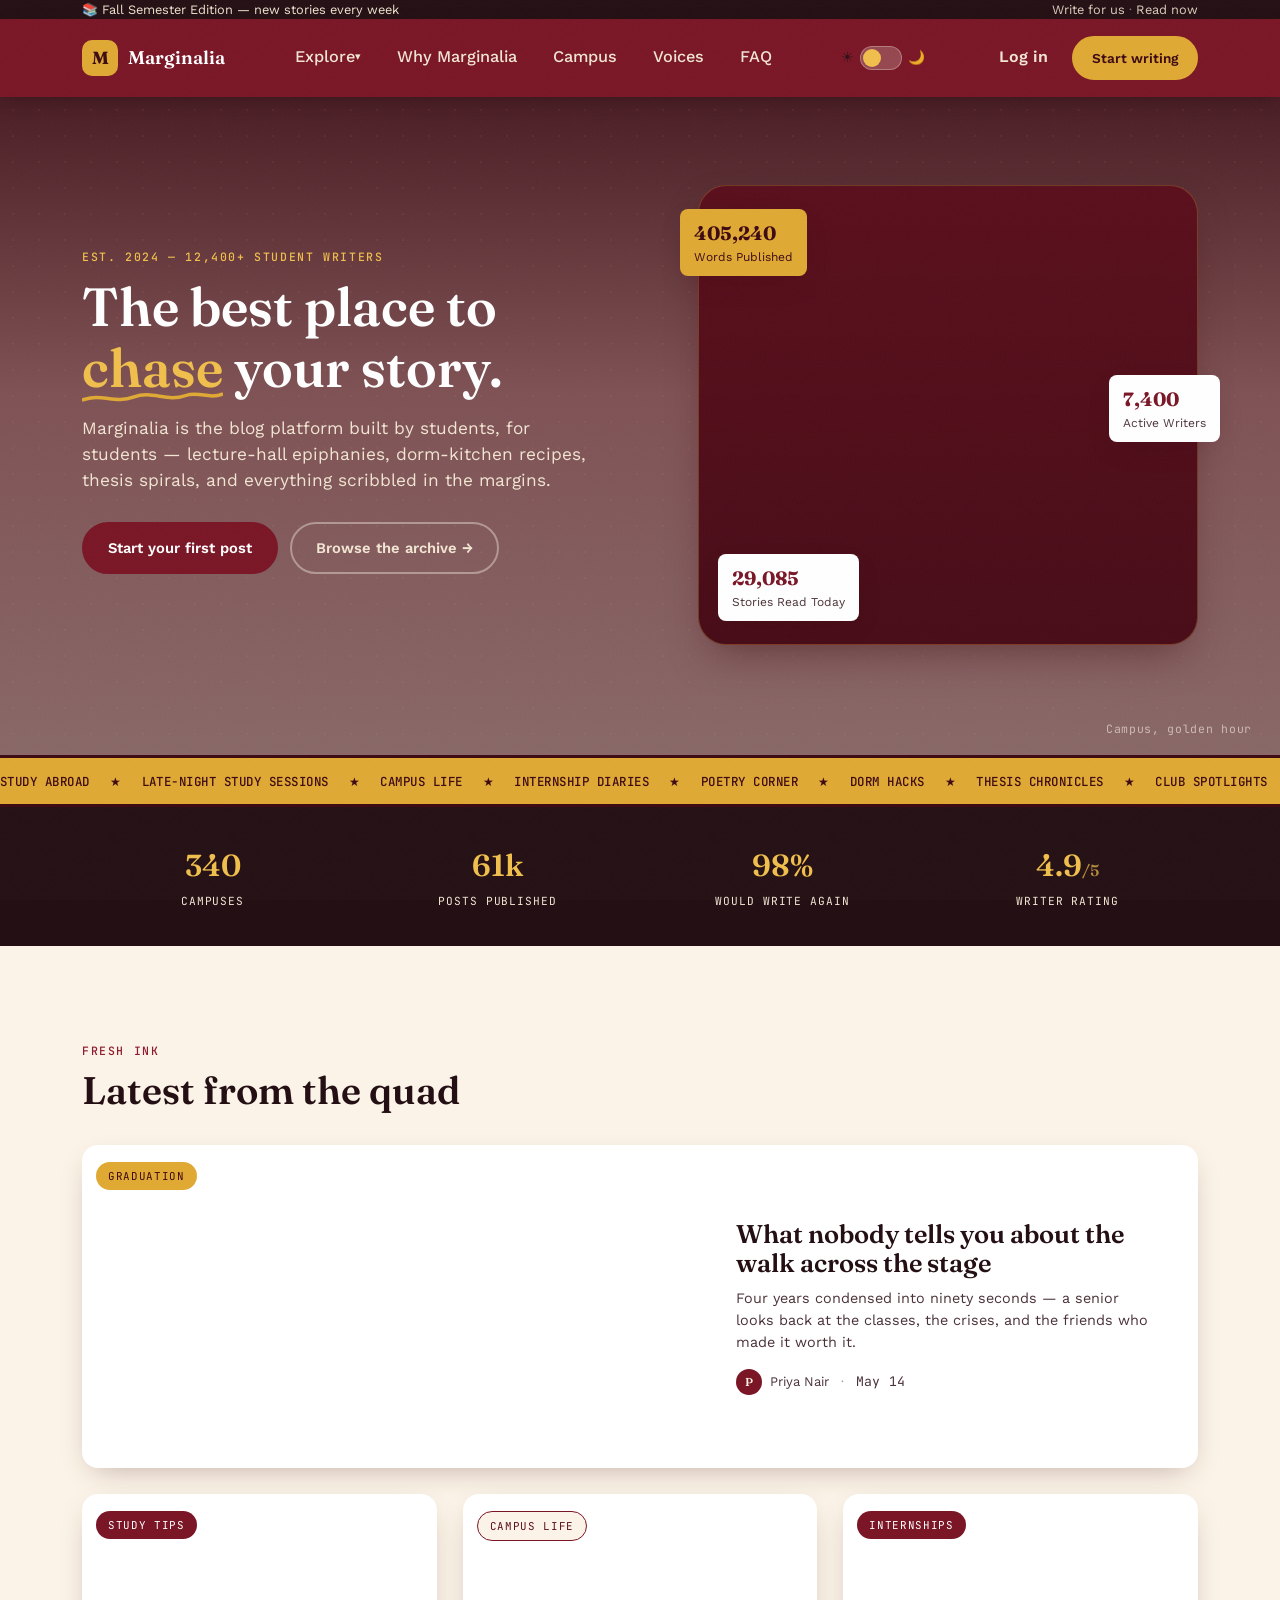
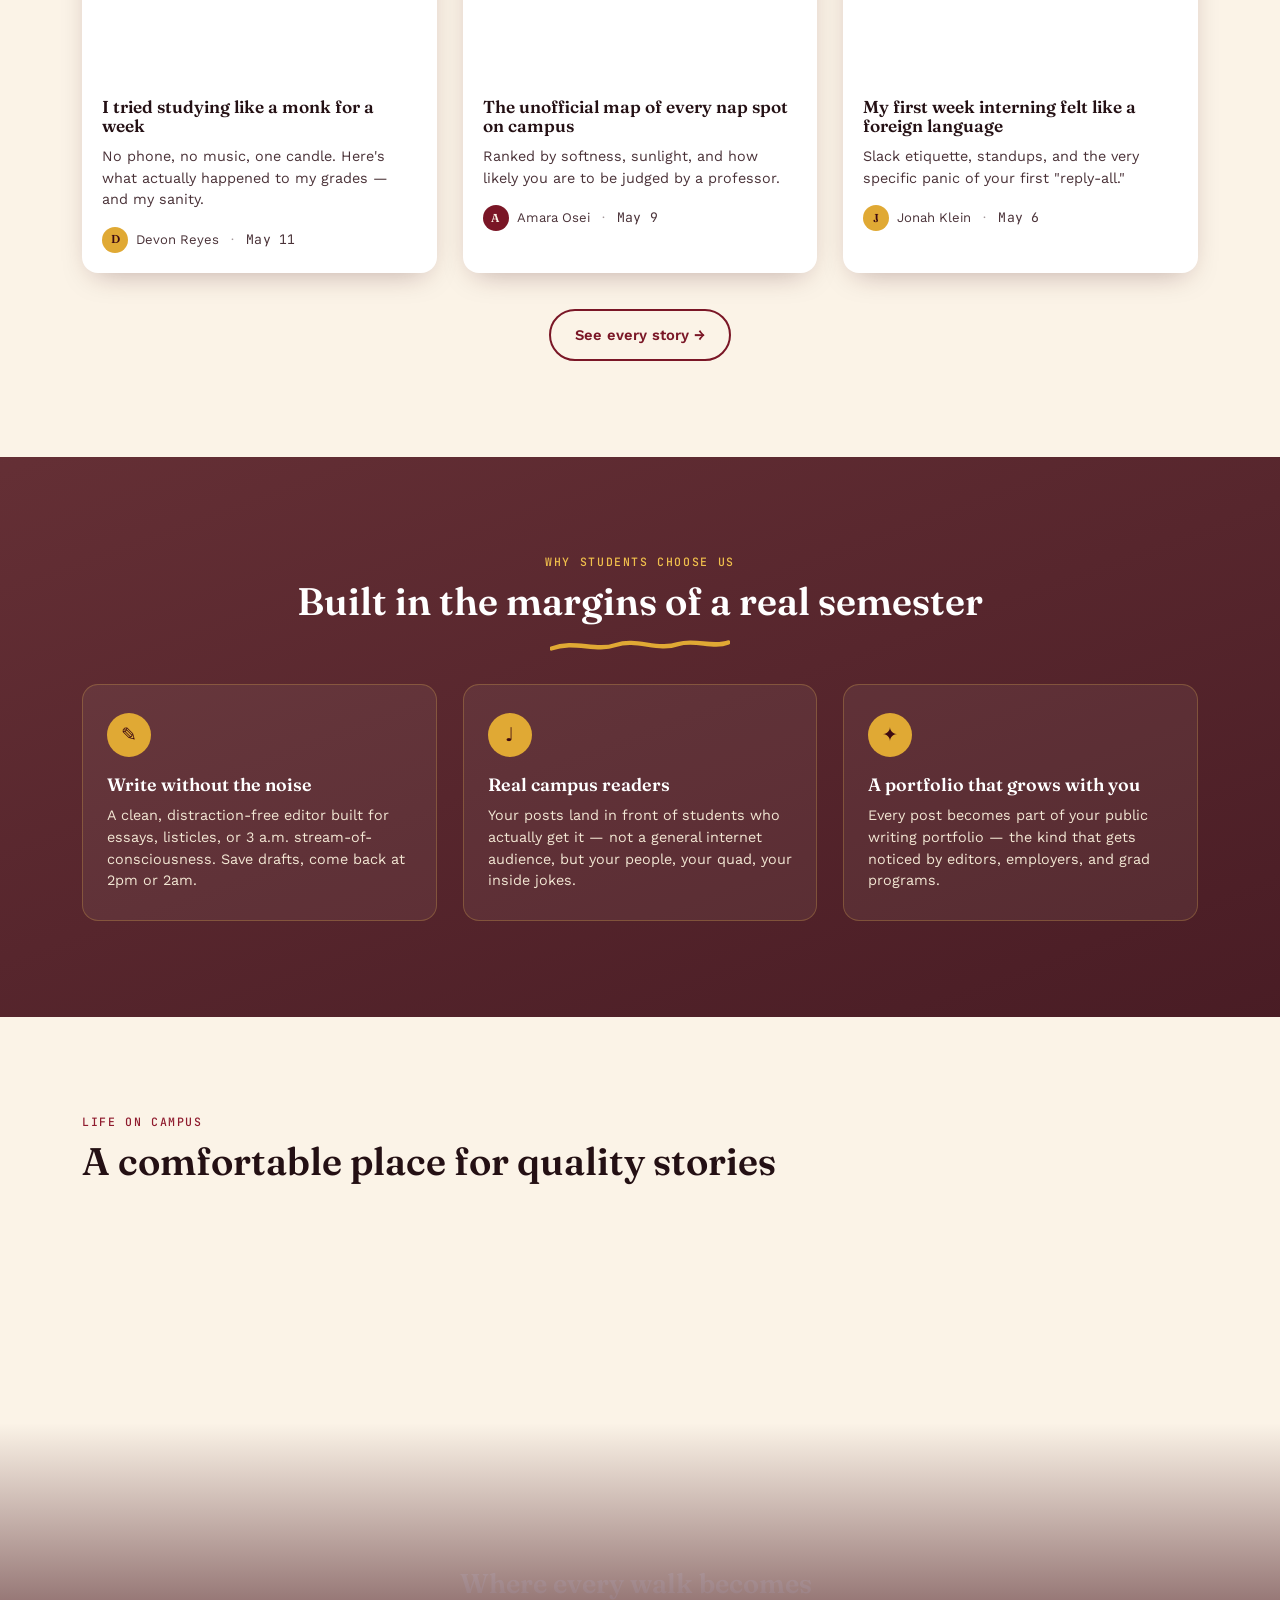
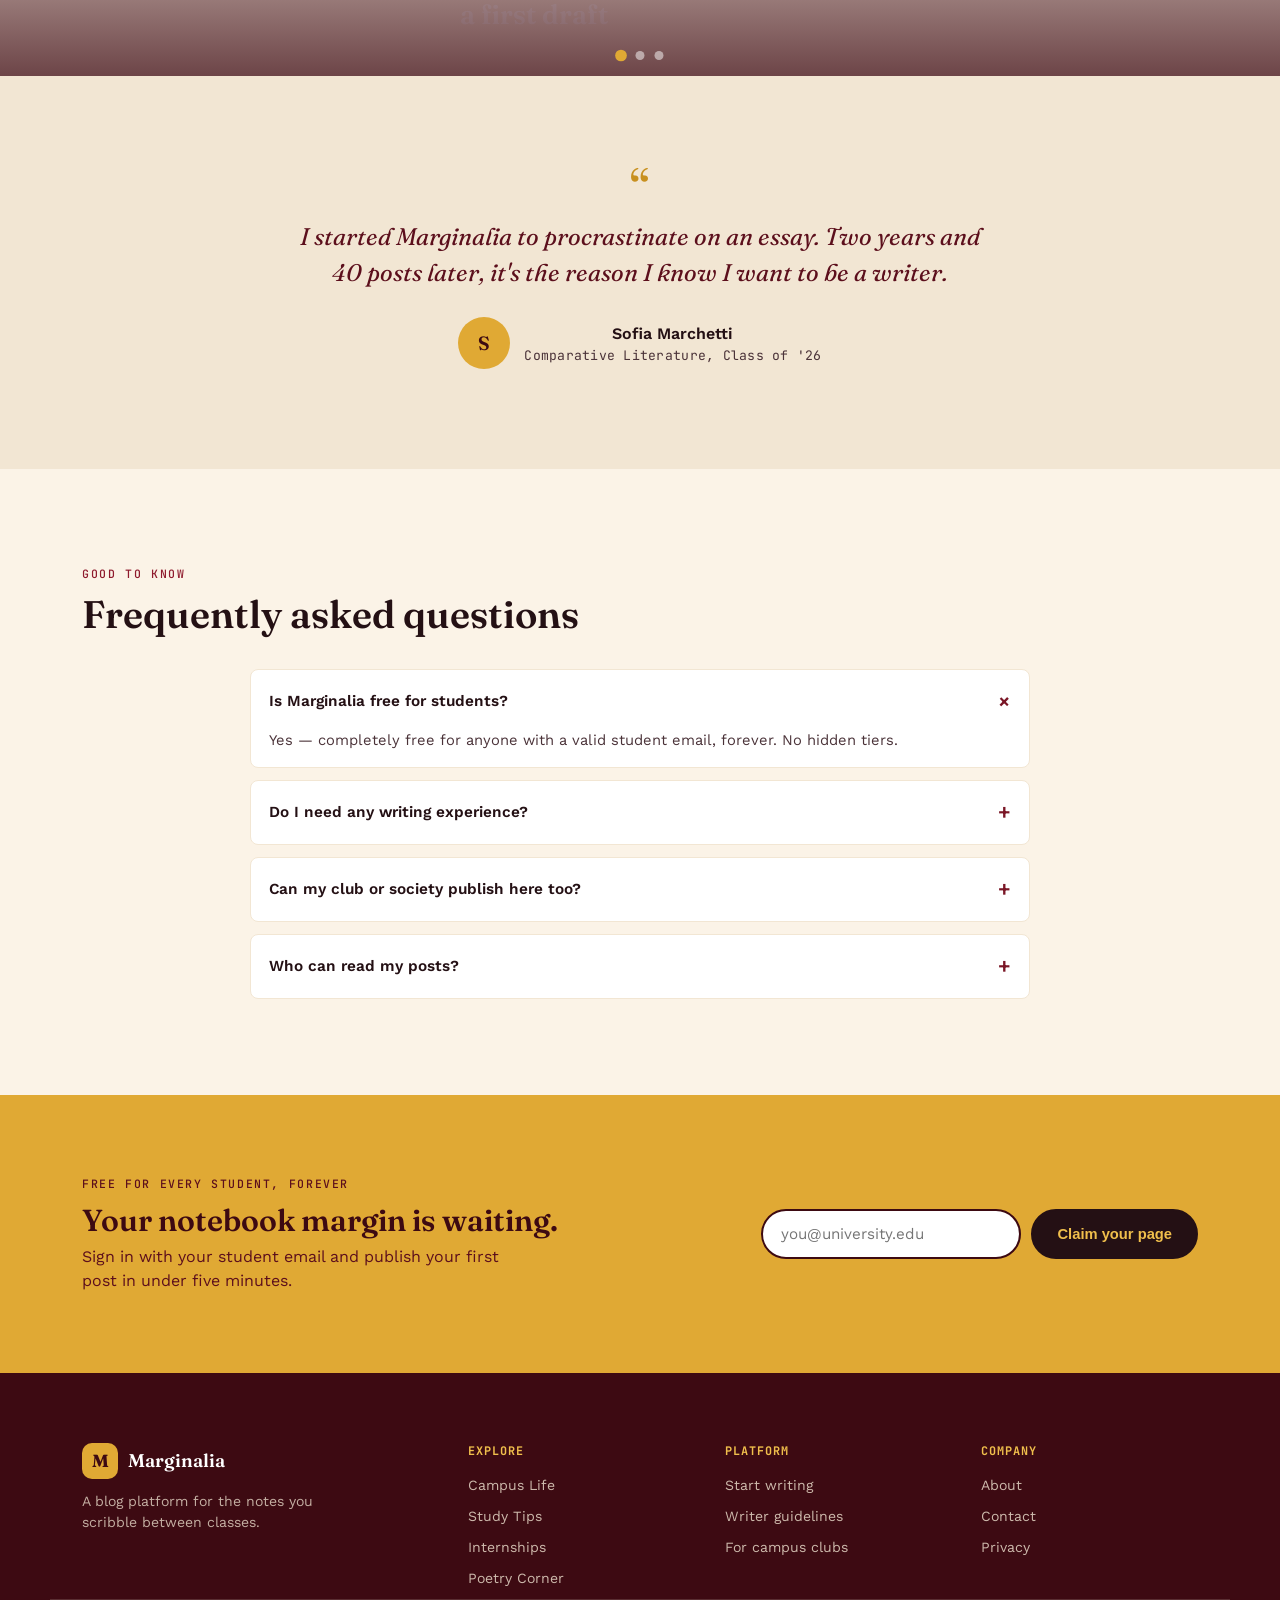
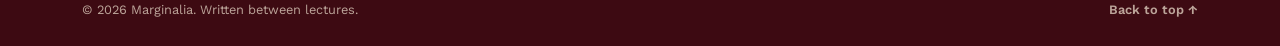
==== commit 90499940: "Updated Marginalia website" ====
--- a/index.html
+++ b/index.html
@@ -116,6 +116,13 @@
       <span class="logo__text">Marginalia</span>
     </a>
 
+    <label class="theme-switch" aria-label="Toggle dark mode">
+      <input type="checkbox" class="theme-check">
+      <span class="theme-switch__icon">&#9728;</span>
+      <span class="theme-switch__track"><span class="theme-switch__thumb"></span></span>
+      <span class="theme-switch__icon">&#127769;</span>
+    </label>
+
     <input type="checkbox" class="nav-check" id="navCheck">
     <label class="nav__toggle" for="navCheck" aria-label="Open menu">
       <span></span><span></span><span></span>
@@ -388,7 +395,7 @@
     </div>
     <div class="footer__col">
       <h4>Platform</h4>
-      <a href="signup.html">Sign-up</a>
+      <a href="signup.html">Start writing</a>
       <a href="#">Writer guidelines</a>
       <a href="#">For campus clubs</a>
     </div>
--- a/styles.css
+++ b/styles.css
@@ -21,6 +21,19 @@
   --ink-soft: #4a3238; /* darkened slightly from original for better contrast on cream */
   --white: #ffffff;
 
+  /* Surface tokens — used only by content areas (page background, cards,
+     FAQ, quotes, forms). These are the ones the light/dark toggle changes.
+     The branded maroon/gold header, hero, footer etc. are untouched by
+     the toggle on purpose, so the brand identity stays consistent. */
+  --surface-bg: var(--cream);
+  --surface-bg-alt: var(--cream-dark);
+  --surface-card: var(--white);
+  --surface-text: var(--ink);
+  --surface-text-soft: var(--ink-soft);
+  --surface-border: var(--cream-dark);
+  --accent-heading: var(--maroon-800);
+  --accent-quote: var(--maroon-800);
+
   /* Type */
   --font-display: "Fraunces", Georgia, serif;
   --font-body: "Work Sans", -apple-system, sans-serif;
@@ -36,6 +49,22 @@
   --transition: 220ms cubic-bezier(.4,0,.2,1);
 }
 
+/* ============ LIGHT / DARK TOGGLE — pure CSS, no JavaScript ============
+   .theme-check is a hidden checkbox in the nav. body:has() detects
+   whether it's checked and swaps the surface tokens above. Only the
+   content areas (page background, cards, FAQ, quotes, forms) change —
+   the maroon/gold header, hero, and footer stay exactly as designed. */
+body:has(.theme-check:checked) {
+  --surface-bg: #1c1013;
+  --surface-bg-alt: #150c0e;
+  --surface-card: #2a171b;
+  --surface-text: #f4e9dc;
+  --surface-text-soft: #d9c6c6;
+  --surface-border: #3a2226;
+  --accent-heading: var(--gold-400);
+  --accent-quote: var(--gold-400);
+}
+
 /* ============ RESET ============ */
 * { margin: 0; padding: 0; box-sizing: border-box; }
 
@@ -43,8 +72,8 @@
 
 body {
   font-family: var(--font-body);
-  color: var(--ink);
-  background: var(--cream);
+  color: var(--surface-text);
+  background: var(--surface-bg);
   line-height: 1.5;
   -webkit-font-smoothing: antialiased;
   position: relative;
@@ -158,6 +187,7 @@
 }
 .masthead__inner {
   display: flex; align-items: center; justify-content: space-between;
+  gap: 14px;
   padding: 14px 20px;
   position: relative;
 }
@@ -188,6 +218,7 @@
   width: 40px; height: 40px;
   cursor: pointer;
   padding: 8px;
+  order: 3;
 }
 .nav__toggle span {
   display: block;
@@ -273,6 +304,41 @@
 /* Desktop-only action buttons in the masthead — hidden on mobile, shown at desktop breakpoint */
 .masthead__actions { display: none; }
 
+/* ============ LIGHT/DARK TOGGLE SWITCH ============ */
+.theme-switch {
+  display: inline-flex;
+  align-items: center;
+  gap: 6px;
+  cursor: pointer;
+  order: 2;
+  margin-left: auto;
+  flex-shrink: 0;
+}
+.theme-switch input { display: none; }
+.theme-switch__icon { font-size: 0.85rem; line-height: 1; opacity: 0.85; }
+.theme-switch__track {
+  width: 42px; height: 24px;
+  border-radius: 999px;
+  background: rgba(251,243,231,0.22);
+  border: 1px solid rgba(251,243,231,0.3);
+  position: relative;
+  transition: background var(--transition);
+  flex-shrink: 0;
+}
+.theme-switch__thumb {
+  position: absolute;
+  top: 2px; left: 2px;
+  width: 18px; height: 18px;
+  border-radius: 50%;
+  background: var(--gold-400);
+  transition: transform var(--transition), background var(--transition);
+}
+.theme-switch input:checked ~ .theme-switch__track { background: rgba(0,0,0,0.35); }
+.theme-switch input:checked ~ .theme-switch__track .theme-switch__thumb {
+  transform: translateX(18px);
+  background: var(--cream);
+}
+
 /* ============ HERO ============ */
 .hero {
   background:
@@ -393,7 +459,7 @@
 /* ============ SECTION HEAD ============ */
 .section-head { margin-bottom: 32px; }
 .section-head--center { text-align: center; }
-.section-head h2 { font-size: clamp(1.5rem, 6vw, 1.9rem); color: var(--ink); }
+.section-head h2 { font-size: clamp(1.5rem, 6vw, 1.9rem); color: var(--surface-text); }
 .section-head--light h2 { color: var(--white); }
 
 /* ============ STORIES / CARDS ============ */
@@ -404,12 +470,12 @@
   gap: 22px;
 }
 .card {
-  background: var(--white);
+  background: var(--surface-card);
   border-radius: var(--radius-md);
   overflow: hidden;
   box-shadow: var(--shadow-card);
   border-top: 3px solid transparent;
-  transition: transform var(--transition), box-shadow var(--transition), border-color var(--transition);
+  transition: transform var(--transition), box-shadow var(--transition), border-color var(--transition), background var(--transition);
   display: flex; flex-direction: column;
 }
 .card:hover { transform: translateY(-6px); box-shadow: var(--shadow-float); border-top-color: var(--gold-500); }
@@ -436,13 +502,13 @@
   border-radius: 999px;
 }
 .category--gold { background: var(--gold-500); color: var(--maroon-900); }
-.category--cream { background: var(--cream); color: var(--maroon-800); border: 1px solid var(--maroon-700); }
+.category--cream { background: var(--surface-bg); color: var(--maroon-800); border: 1px solid var(--maroon-700); }
 
 .card__body { padding: 20px; }
-.card__body h3 { font-size: 1.08rem; margin-bottom: 10px; color: var(--ink); }
-.card__body p { color: var(--ink-soft); font-size: 0.9rem; margin-bottom: 16px; }
-
-.byline { display: flex; align-items: center; gap: 8px; font-size: 0.82rem; color: var(--ink-soft); flex-wrap: wrap; }
+.card__body h3 { font-size: 1.08rem; margin-bottom: 10px; color: var(--surface-text); }
+.card__body p { color: var(--surface-text-soft); font-size: 0.9rem; margin-bottom: 16px; }
+
+.byline { display: flex; align-items: center; gap: 8px; font-size: 0.82rem; color: var(--surface-text-soft); flex-wrap: wrap; }
 .byline__avatar {
   width: 26px; height: 26px; border-radius: 50%;
   background: var(--maroon-700);
@@ -540,26 +606,26 @@
 }
 
 /* ============ QUOTE ============ */
-.quote-section { background: var(--cream-dark); padding: 60px 0; }
+.quote-section { background: var(--surface-bg-alt); padding: 60px 0; }
 .quote-section__inner { max-width: 760px; margin: 0 auto; text-align: center; }
 .quote-mark { font-family: var(--font-display); font-size: 3.2rem; color: var(--gold-600); line-height: 0.5; display: block; margin-bottom: 18px; }
 .quote-text {
   font-family: var(--font-display);
   font-size: clamp(1.15rem, 5vw, 1.5rem);
   font-style: italic;
-  color: var(--maroon-800);
+  color: var(--accent-quote);
   margin-bottom: 26px;
 }
 .quote-attrib { display: flex; align-items: center; justify-content: center; gap: 14px; }
-.quote-name { font-weight: 600; }
-.quote-role { color: var(--ink-soft); }
+.quote-name { font-weight: 600; color: var(--surface-text); }
+.quote-role { color: var(--surface-text-soft); }
 
 /* ============ FAQ ============ */
 .faq { padding: 56px 0; }
 .faq__list { display: flex; flex-direction: column; gap: 12px; max-width: 780px; margin: 0 auto; }
 .faq__item {
-  background: var(--white);
-  border: 1px solid var(--cream-dark);
+  background: var(--surface-card);
+  border: 1px solid var(--surface-border);
   border-radius: var(--radius-sm);
   padding: 16px 18px;
 }
@@ -567,6 +633,7 @@
   cursor: pointer;
   font-weight: 600;
   font-size: 0.96rem;
+  color: var(--surface-text);
   list-style: none;
   display: flex; align-items: center; justify-content: space-between;
   gap: 12px;
@@ -581,7 +648,7 @@
   flex-shrink: 0;
 }
 .faq__item[open] summary::after { transform: rotate(45deg); }
-.faq__item p { margin-top: 12px; color: var(--ink-soft); font-size: 0.92rem; }
+.faq__item p { margin-top: 12px; color: var(--surface-text-soft); font-size: 0.92rem; }
 
 /* ============ CTA ============ */
 .cta { background: var(--gold-500); padding: 48px 0; }
@@ -627,8 +694,8 @@
 /* ============ SIMPLE PAGE HEADER (login / category pages) ============ */
 .page-header { padding: 44px 0 20px; text-align: center; }
 .page-header .eyebrow { justify-content: center; display: block; }
-.page-header h1 { font-size: clamp(1.8rem, 7vw, 2.6rem); color: var(--maroon-800); }
-.page-header p { color: var(--ink-soft); max-width: 52ch; margin: 14px auto 0; }
+.page-header h1 { font-size: clamp(1.8rem, 7vw, 2.6rem); color: var(--accent-heading); }
+.page-header p { color: var(--surface-text-soft); max-width: 52ch; margin: 14px auto 0; }
 
 /* Login page */
 .auth {
@@ -637,7 +704,7 @@
 .auth__card {
   max-width: 440px;
   margin: 0 auto;
-  background: var(--white);
+  background: var(--surface-card);
   border-radius: var(--radius-lg);
   box-shadow: var(--shadow-card);
   padding: 32px 24px;
@@ -657,20 +724,21 @@
   width: 100%;
   padding: 13px 16px;
   border-radius: var(--radius-sm);
-  border: 2px solid var(--cream-dark);
+  border: 2px solid var(--surface-border);
   font-family: var(--font-body);
   font-size: 0.95rem;
-  background: var(--cream);
+  background: var(--surface-bg);
+  color: var(--surface-text);
   transition: border-color var(--transition);
 }
-.auth__field input:focus { outline: none; border-color: var(--gold-500); background: var(--white); }
+.auth__field input:focus { outline: none; border-color: var(--gold-500); background: var(--surface-card); }
 .auth__row { display: flex; align-items: center; justify-content: space-between; margin-bottom: 22px; font-size: 0.85rem; }
 .auth__row a { color: var(--maroon-700); font-weight: 600; }
 .auth__row a:hover { text-decoration: underline; }
-.auth__check { display: flex; align-items: center; gap: 8px; color: var(--ink-soft); }
-.auth__divider { display: flex; align-items: center; gap: 12px; margin: 22px 0; color: var(--ink-soft); font-size: 0.82rem; }
-.auth__divider::before, .auth__divider::after { content: ""; flex: 1; height: 1px; background: var(--cream-dark); }
-.auth__foot { text-align: center; margin-top: 20px; font-size: 0.9rem; color: var(--ink-soft); }
+.auth__check { display: flex; align-items: center; gap: 8px; color: var(--surface-text-soft); }
+.auth__divider { display: flex; align-items: center; gap: 12px; margin: 22px 0; color: var(--surface-text-soft); font-size: 0.82rem; }
+.auth__divider::before, .auth__divider::after { content: ""; flex: 1; height: 1px; background: var(--surface-border); }
+.auth__foot { text-align: center; margin-top: 20px; font-size: 0.9rem; color: var(--surface-text-soft); }
 .auth__foot a { color: var(--maroon-700); font-weight: 600; }
 .auth__foot a:hover { text-decoration: underline; }
 
@@ -763,11 +831,12 @@
   .nav__actions-mobile { display: none; }
   .nav-scrim { display: none !important; }
 
-  .masthead__actions { display: flex; align-items: center; gap: 18px; }
+  .masthead__actions { display: flex; align-items: center; gap: 18px; order: 3; }
   .masthead__actions .link-btn { color: var(--cream-dark); }
   .masthead__actions .link-btn:hover { border-color: var(--gold-500); color: var(--white); }
   .masthead__actions .btn { background: var(--gold-500); color: var(--maroon-900); border-color: var(--gold-500); }
   .masthead__actions .btn:hover { background: var(--gold-400); }
+  .theme-switch { margin-left: 0; order: 2; }
 
   /* Hero side-by-side */
   .hero { padding: 88px 0 110px; }
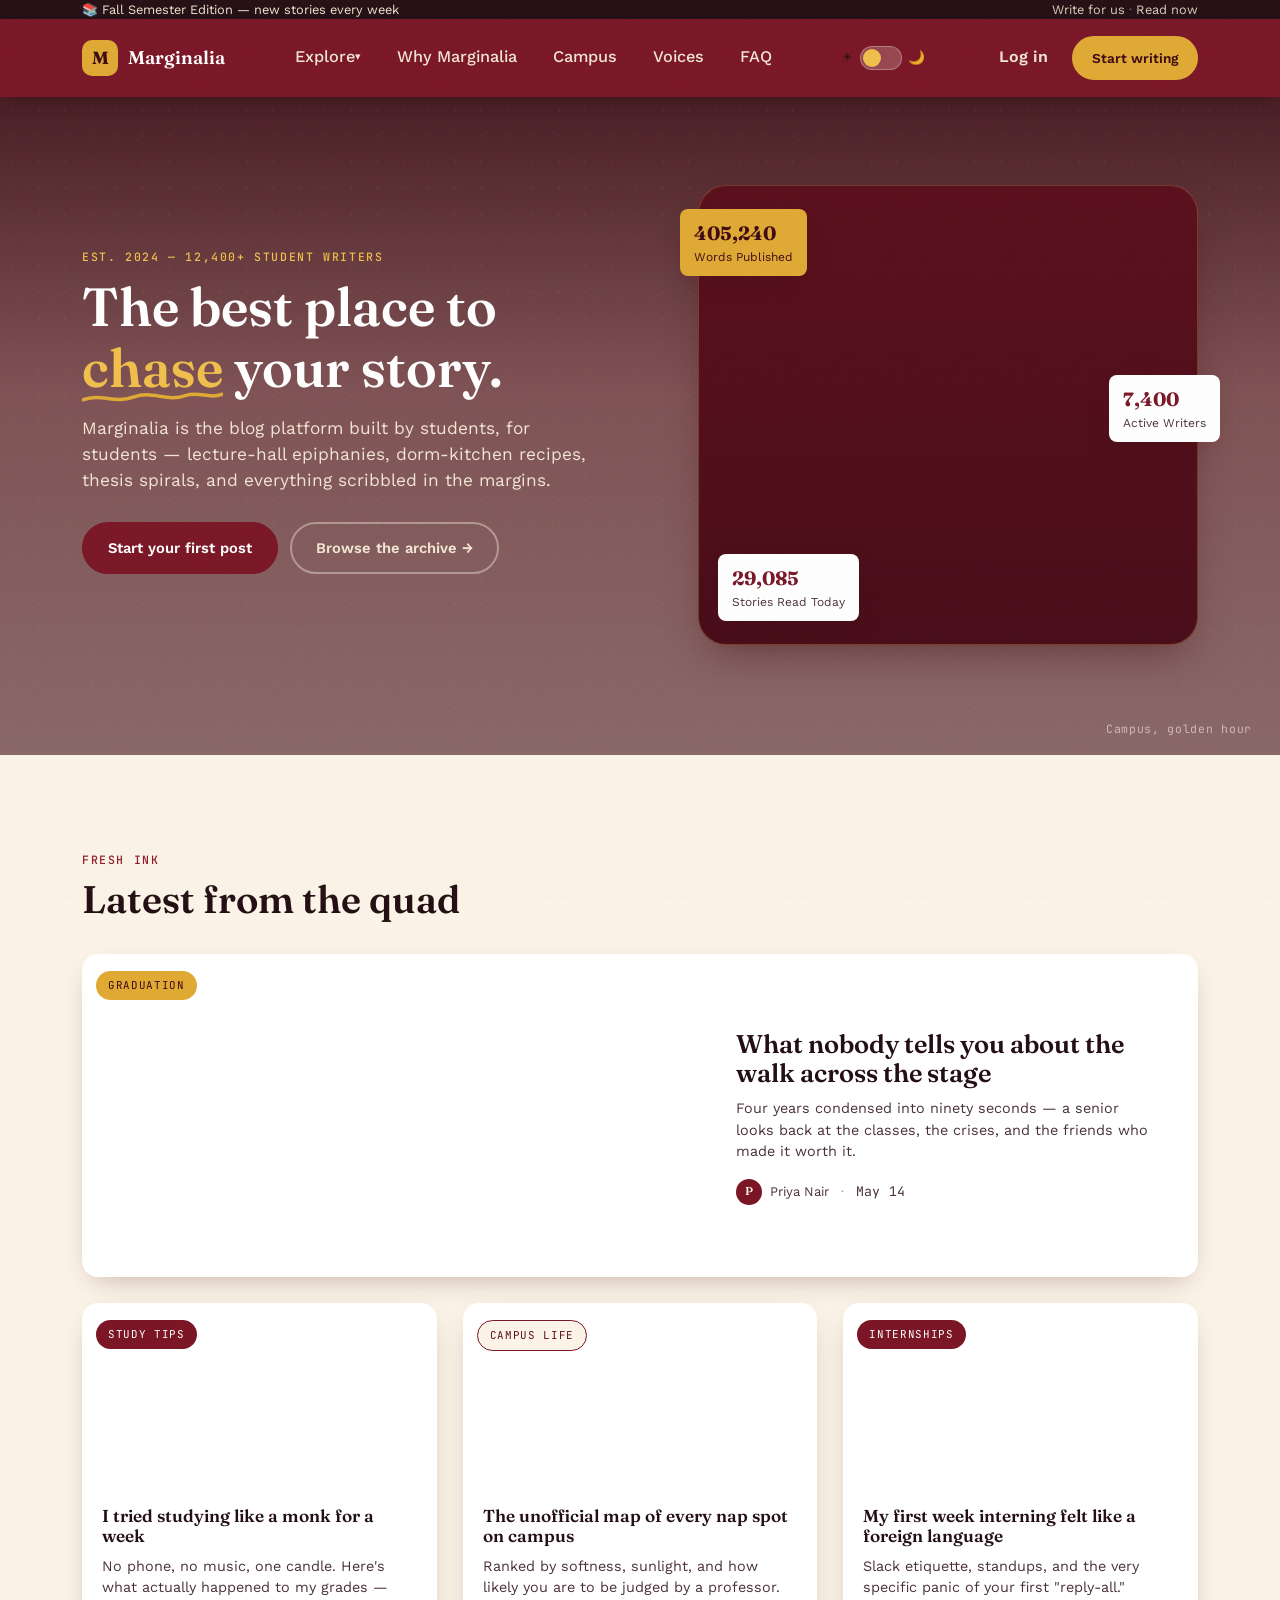
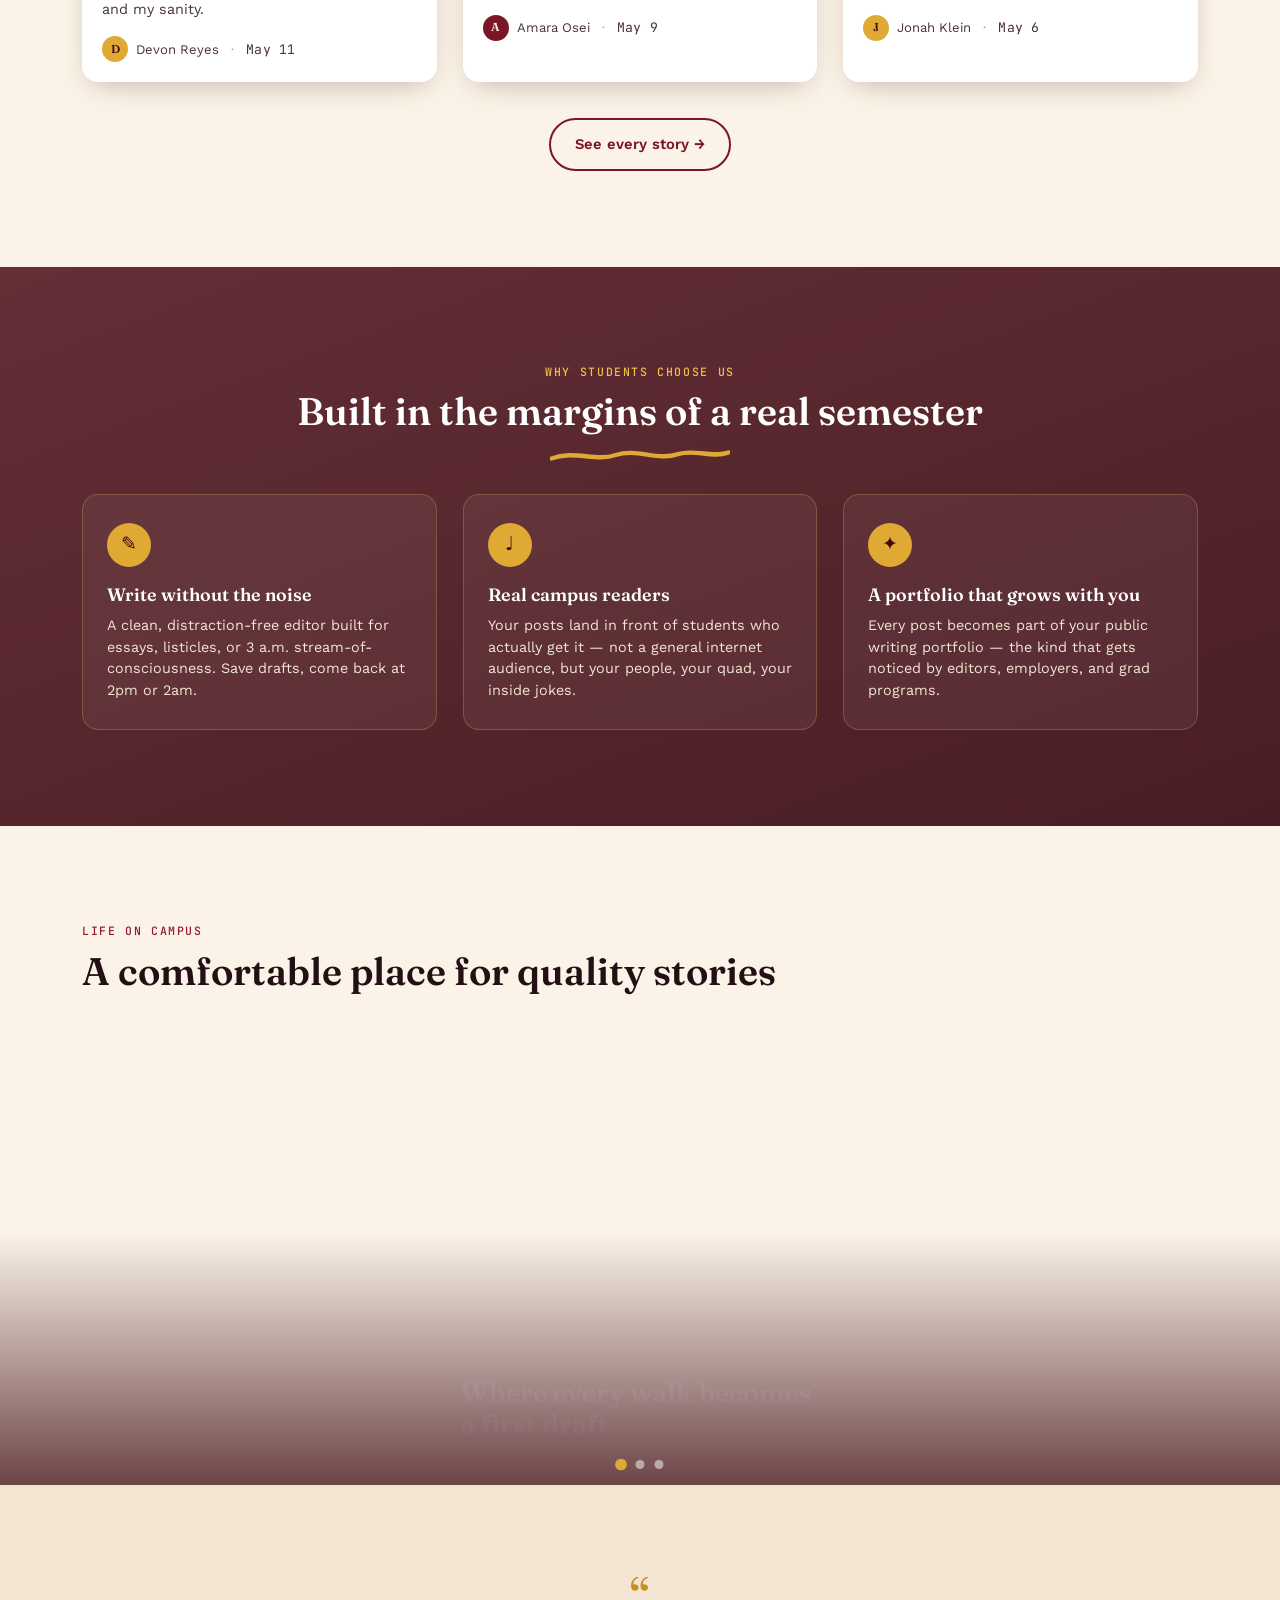
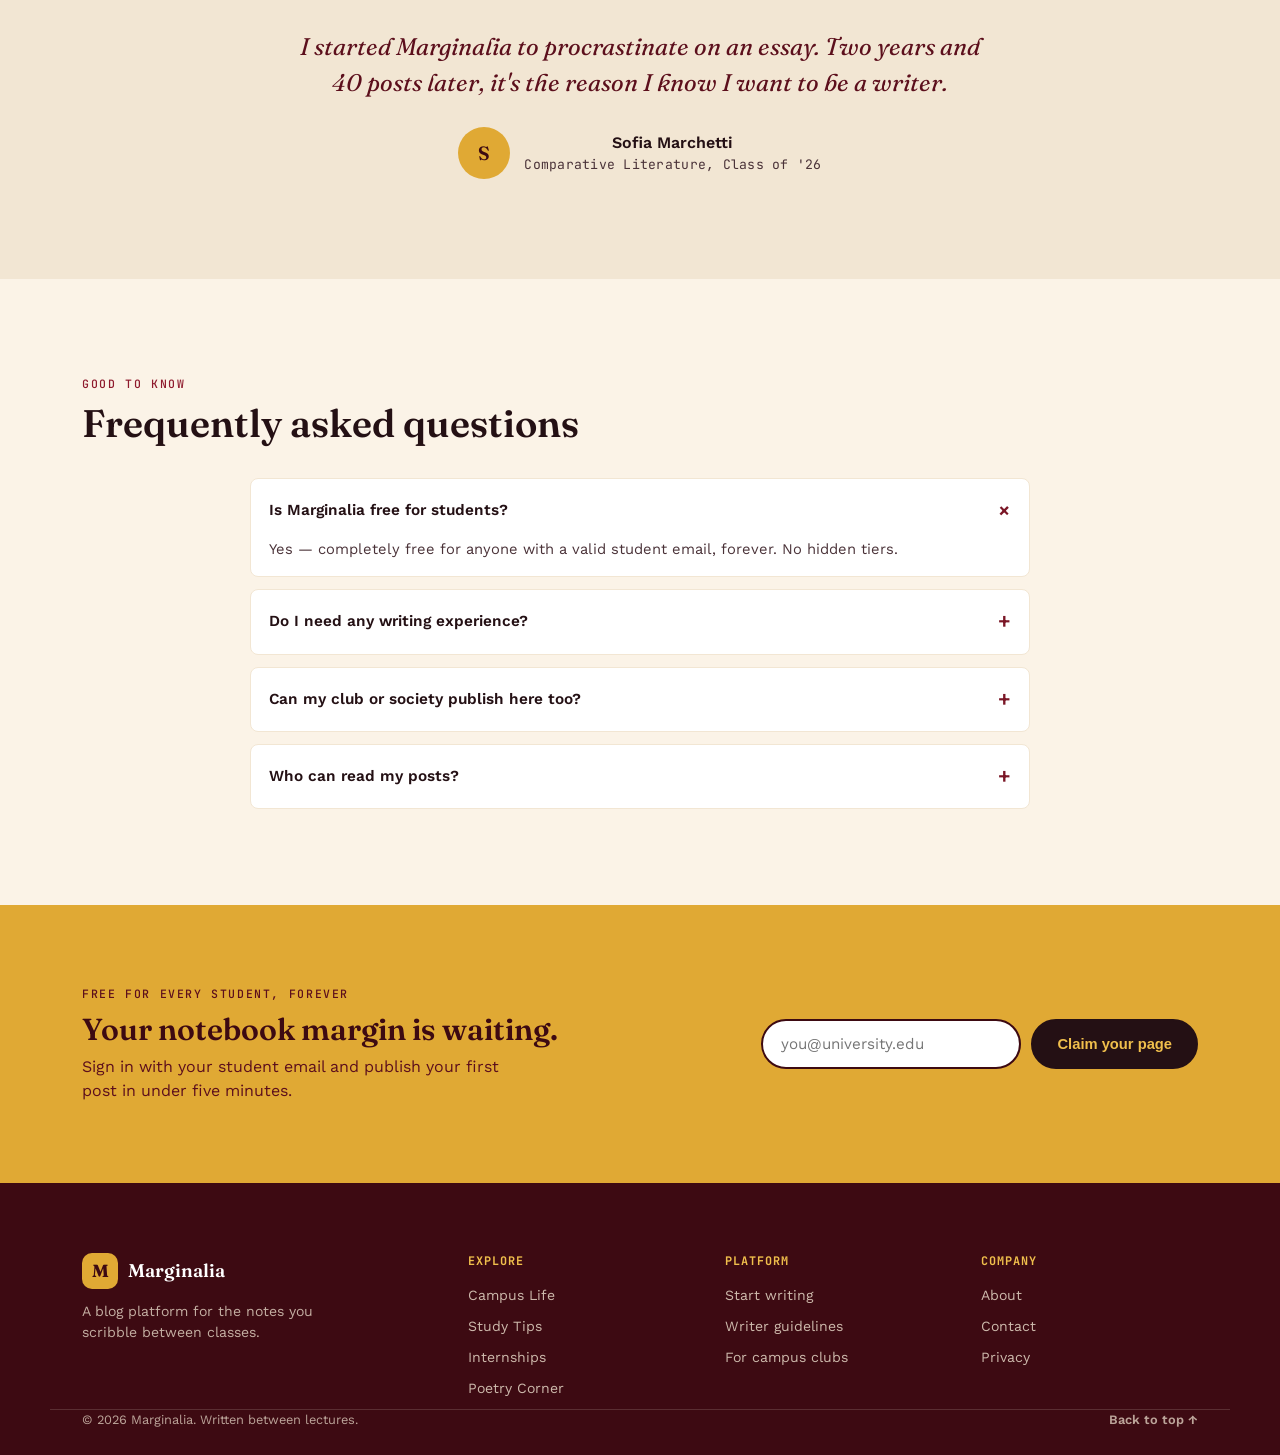
==== commit 719d4f1b: "Updated HomePage" ====
--- a/index.html
+++ b/index.html
@@ -184,21 +184,6 @@
   <span class="hero__credit">Campus, golden hour</span>
 </section>
 
-<div class="ticker">
-  <div class="ticker__track">
-    <span>Study Abroad</span><span>&#9733;</span><span>Late-Night Study Sessions</span><span>&#9733;</span><span>Campus Life</span><span>&#9733;</span><span>Internship Diaries</span><span>&#9733;</span><span>Poetry Corner</span><span>&#9733;</span><span>Dorm Hacks</span><span>&#9733;</span><span>Thesis Chronicles</span><span>&#9733;</span><span>Club Spotlights</span><span>&#9733;</span>
-    <span>Study Abroad</span><span>&#9733;</span><span>Late-Night Study Sessions</span><span>&#9733;</span><span>Campus Life</span><span>&#9733;</span><span>Internship Diaries</span><span>&#9733;</span><span>Poetry Corner</span><span>&#9733;</span><span>Dorm Hacks</span><span>&#9733;</span><span>Thesis Chronicles</span><span>&#9733;</span><span>Club Spotlights</span><span>&#9733;</span>
-  </div>
-</div>
-
-<section class="stats-band">
-  <div class="wrap stats-band__inner">
-    <div class="stat"><span class="stat__num">340</span><span class="stat__label">Campuses</span></div>
-    <div class="stat"><span class="stat__num">61k</span><span class="stat__label">Posts Published</span></div>
-    <div class="stat"><span class="stat__num">98%</span><span class="stat__label">Would Write Again</span></div>
-    <div class="stat"><span class="stat__num">4.9<small>/5</small></span><span class="stat__label">Writer Rating</span></div>
-  </div>
-</section>
 
 <section class="stories" id="stories">
   <div class="wrap">
